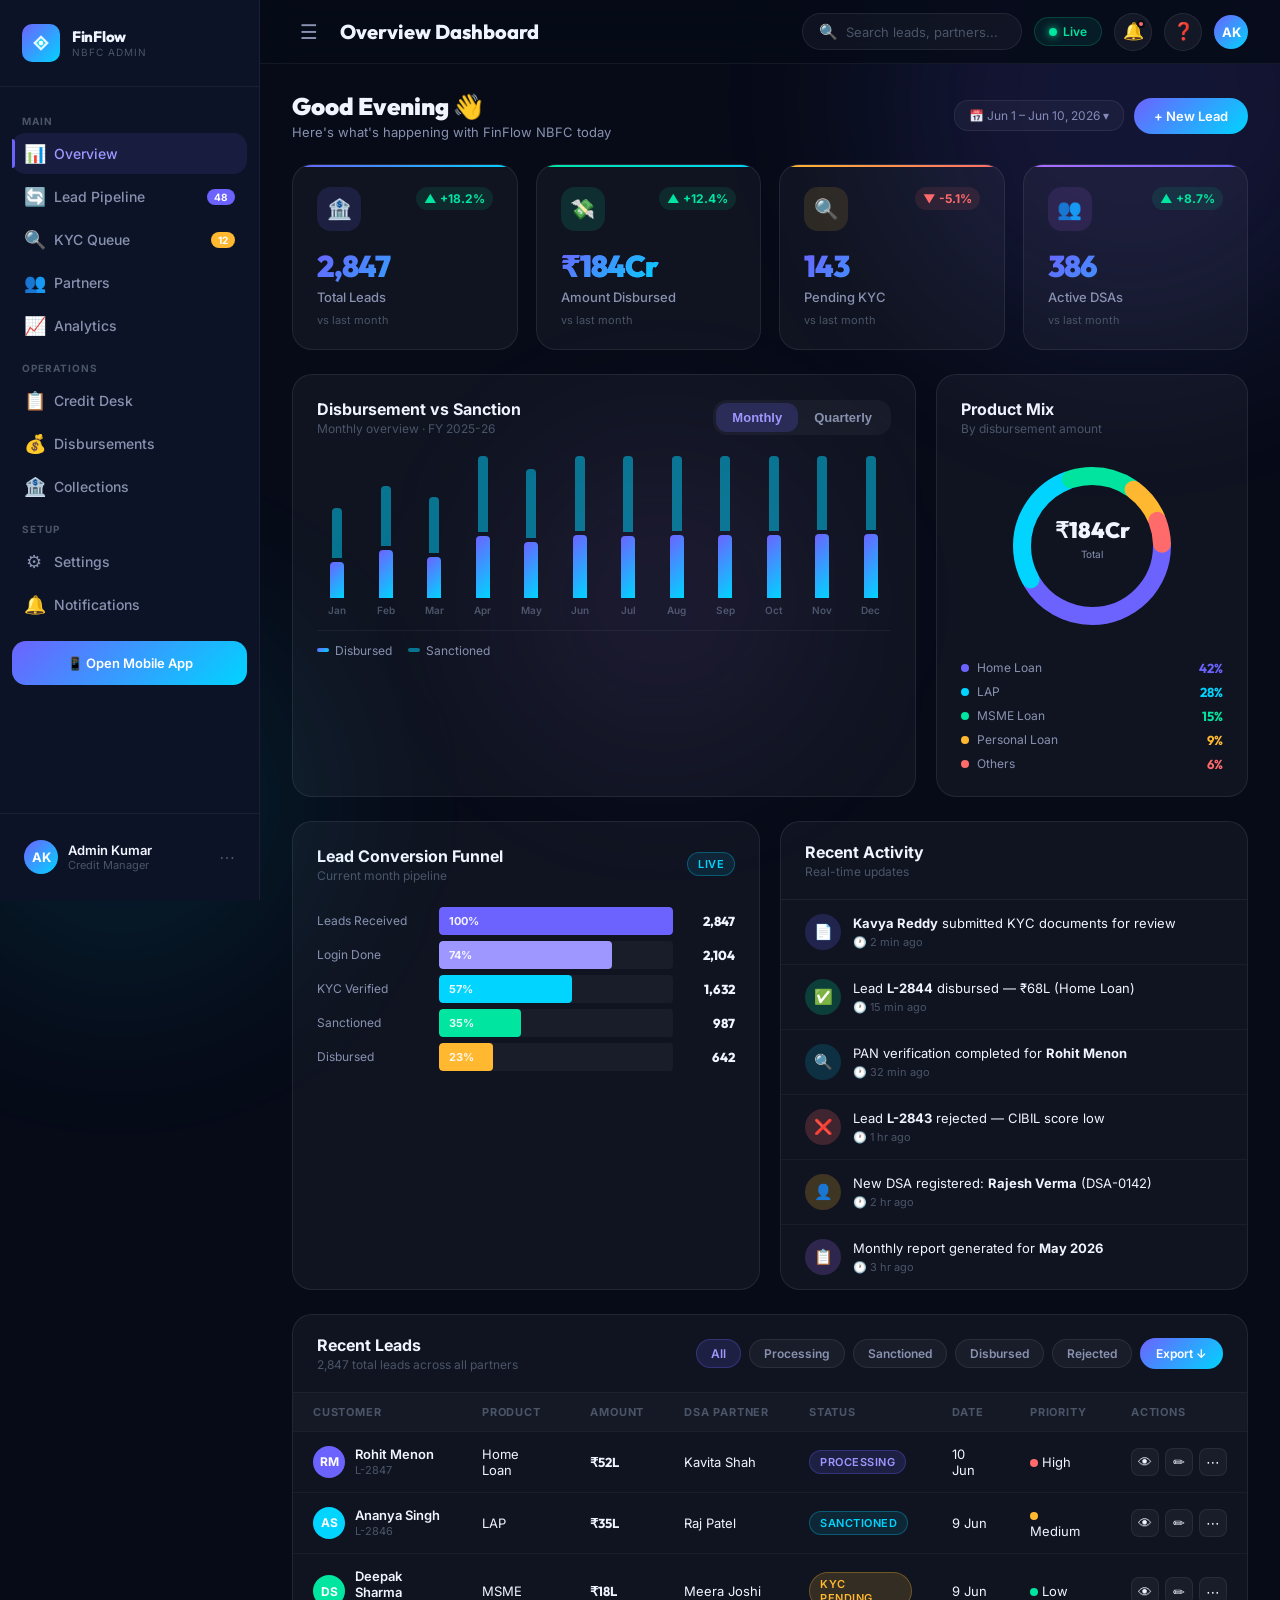
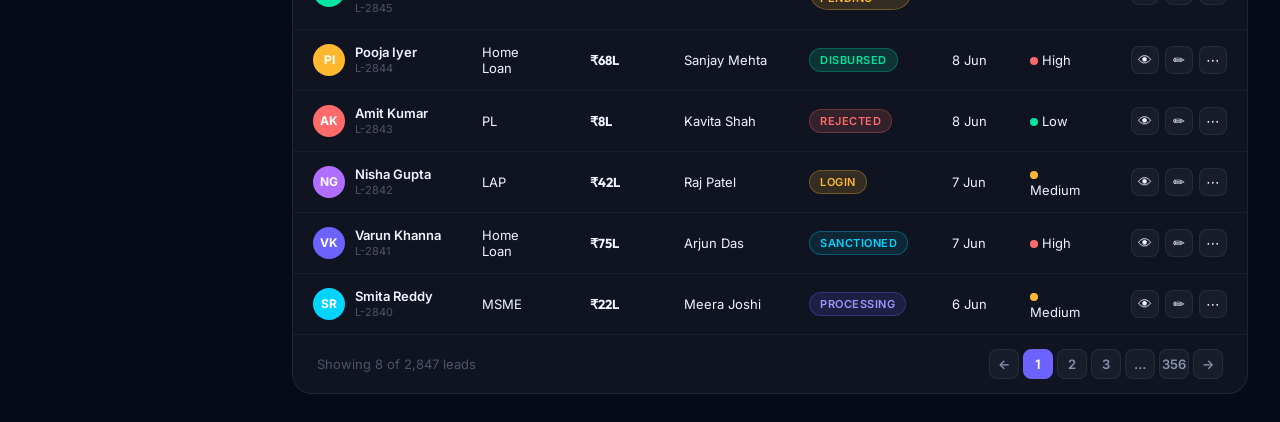
==== dashboard.html @ 647327d8 "Initial commit" ====
<!DOCTYPE html>
<html lang="en">
<head>
  <meta charset="UTF-8">
  <meta name="viewport" content="width=device-width, initial-scale=1.0">
  <meta name="description" content="FinFlow NBFC — Lead Tracking & Partner Management Dashboard for DSA operations">
  <title>FinFlow NBFC — Lead Dashboard</title>
  <link rel="stylesheet" href="css/style.css">
  <link rel="stylesheet" href="css/dashboard.css">
</head>
<body class="dashboard-view">

<!-- Background -->
<div class="bg-orb bg-orb-1"></div>
<div class="bg-orb bg-orb-2"></div>
<div class="bg-orb bg-orb-3"></div>

<!-- ═══════════════════════════════════════════════
     SIDEBAR
     ═══════════════════════════════════════════════ -->
<aside class="sidebar">
  <div class="sidebar-logo">
    <div class="sidebar-logo-icon">
      <svg viewBox="0 0 28 28" width="22" height="22" fill="none">
        <path d="M4 14L14 4L24 14L14 24L4 14Z" fill="white" opacity="0.9"/>
        <path d="M8 14L14 8L20 14L14 20L8 14Z" fill="rgba(0,212,255,0.9)"/>
        <circle cx="14" cy="14" r="3" fill="white"/>
      </svg>
    </div>
    <div class="sidebar-logo-text">
      <div class="sidebar-logo-name">FinFlow</div>
      <div class="sidebar-logo-sub">NBFC Admin</div>
    </div>
  </div>

  <nav class="sidebar-nav">
    <div class="sidebar-section-label">Main</div>
    <div class="sidebar-item active" data-page="page-overview" id="nav-overview">
      <span class="sidebar-item-icon">📊</span>
      Overview
    </div>
    <div class="sidebar-item" data-page="page-pipeline" id="nav-pipeline">
      <span class="sidebar-item-icon">🔄</span>
      Lead Pipeline
      <span class="sidebar-badge">48</span>
    </div>
    <div class="sidebar-item" data-page="page-kyc" id="nav-kyc">
      <span class="sidebar-item-icon">🔍</span>
      KYC Queue
      <span class="sidebar-badge" style="background:var(--clr-amber)">12</span>
    </div>
    <div class="sidebar-item" data-page="page-partners" id="nav-partners">
      <span class="sidebar-item-icon">👥</span>
      Partners
    </div>
    <div class="sidebar-item" data-page="page-analytics" id="nav-analytics">
      <span class="sidebar-item-icon">📈</span>
      Analytics
    </div>

    <div class="sidebar-section-label">Operations</div>
    <div class="sidebar-item" onclick="alert('Coming soon!')">
      <span class="sidebar-item-icon">📋</span>
      Credit Desk
    </div>
    <div class="sidebar-item" onclick="alert('Coming soon!')">
      <span class="sidebar-item-icon">💰</span>
      Disbursements
    </div>
    <div class="sidebar-item" onclick="alert('Coming soon!')">
      <span class="sidebar-item-icon">🏦</span>
      Collections
    </div>

    <div class="sidebar-section-label">Setup</div>
    <div class="sidebar-item" onclick="alert('Coming soon!')">
      <span class="sidebar-item-icon">⚙️</span>
      Settings
    </div>
    <div class="sidebar-item" onclick="alert('Coming soon!')">
      <span class="sidebar-item-icon">🔔</span>
      Notifications
    </div>

    <div style="margin-top:16px">
      <a href="index.html" class="btn-primary" style="width:100%;text-decoration:none;font-size:13px;justify-content:center;border-radius:var(--radius-md)">
        📱 Open Mobile App
      </a>
    </div>
  </nav>

  <div class="sidebar-footer">
    <div class="sidebar-user">
      <div class="sidebar-user-avatar">AK</div>
      <div>
        <div class="sidebar-user-name">Admin Kumar</div>
        <div class="sidebar-user-role">Credit Manager</div>
      </div>
      <div style="margin-left:auto;font-size:16px;cursor:pointer;color:var(--text-muted)">⋯</div>
    </div>
  </div>
</aside>

<!-- ═══════════════════════════════════════════════
     MAIN CONTENT
     ═══════════════════════════════════════════════ -->
<main class="main-content">

  <!-- Top Header -->
  <header class="top-header">
    <div style="display:flex;align-items:center;gap:14px">
      <button id="sidebar-toggle" class="btn-ghost" style="font-size:20px;padding:8px">☰</button>
      <div class="top-header-title">Overview Dashboard</div>
    </div>
    <div class="top-header-right">
      <div class="header-search">
        <span style="color:var(--text-muted);font-size:15px">🔍</span>
        <input type="text" placeholder="Search leads, partners...">
      </div>
      <div style="display:flex;align-items:center;gap:6px;background:rgba(0,229,160,0.08);border:1px solid rgba(0,229,160,0.2);border-radius:var(--radius-full);padding:6px 14px">
        <span class="status-dot online"></span>
        <span style="font-size:12px;font-weight:600;color:var(--clr-emerald)">Live</span>
      </div>
      <button id="notif-btn" class="header-icon-btn tooltip" data-tip="Notifications">
        🔔
        <div class="notif-dot"></div>
      </button>
      <button class="header-icon-btn tooltip" data-tip="Help">❓</button>
      <div style="width:34px;height:34px;background:var(--grad-primary);border-radius:50%;display:flex;align-items:center;justify-content:center;font-size:13px;font-weight:700;color:white;cursor:pointer">AK</div>
    </div>
  </header>

  <!-- Notification Panel -->
  <div class="notification-panel" id="notif-panel">
    <div class="notif-header">
      <div style="font-size:14px;font-weight:700">Notifications</div>
      <div class="badge badge-primary">6 new</div>
    </div>
    <div class="notif-item unread">
      <div class="notif-item-title">🔍 New KYC submission</div>
      <div class="notif-item-text">Kavya Reddy has submitted all KYC documents</div>
      <div class="notif-item-time">2 minutes ago</div>
    </div>
    <div class="notif-item unread">
      <div class="notif-item-title">✅ Lead Disbursed</div>
      <div class="notif-item-text">L-2844 · ₹68L Home Loan disbursed successfully</div>
      <div class="notif-item-time">15 minutes ago</div>
    </div>
    <div class="notif-item unread">
      <div class="notif-item-title">⚠️ CIBIL Alert</div>
      <div class="notif-item-text">Lead L-2843 CIBIL score below threshold (612)</div>
      <div class="notif-item-time">1 hour ago</div>
    </div>
    <div class="notif-item">
      <div class="notif-item-title">👤 New DSA Registration</div>
      <div class="notif-item-text">Rajesh Kumar Sharma · DSA-08421 pending review</div>
      <div class="notif-item-time">2 hours ago</div>
    </div>
    <div style="padding:14px 20px;text-align:center">
      <span style="font-size:13px;color:var(--clr-primary-l);cursor:pointer;font-weight:600">View All Notifications →</span>
    </div>
  </div>

  <!-- ══ PAGE: OVERVIEW ══════════════════════════ -->
  <div id="page-overview" class="page-content">

    <!-- Page Title Bar -->
    <div style="display:flex;align-items:center;justify-content:space-between;margin-bottom:24px">
      <div>
        <h1 style="font-size:24px;font-weight:900;font-family:var(--font-display)">Good Evening 👋</h1>
        <p style="font-size:13px;color:var(--text-secondary);margin-top:3px">Here's what's happening with FinFlow NBFC today</p>
      </div>
      <div style="display:flex;gap:10px;align-items:center">
        <div class="date-range">📅 Jun 1 – Jun 10, 2026 ▾</div>
        <button class="btn-primary" style="font-size:13px;padding:10px 20px">+ New Lead</button>
      </div>
    </div>

    <!-- KPI Cards -->
    <div class="kpi-grid" id="kpi-grid">
      <!-- rendered by JS -->
    </div>

    <!-- Charts Row -->
    <div class="charts-grid">
      <!-- Monthly Disbursement Bar Chart -->
      <div class="chart-card">
        <div class="chart-header">
          <div>
            <div class="chart-title">Disbursement vs Sanction</div>
            <div class="chart-sub">Monthly overview · FY 2025-26</div>
          </div>
          <div class="tab-row">
            <button class="tab-btn active" data-page="monthly">Monthly</button>
            <button class="tab-btn" data-page="quarterly">Quarterly</button>
          </div>
        </div>
        <div class="bar-chart" id="bar-chart"></div>
        <div style="display:flex;gap:16px;margin-top:14px;padding-top:12px;border-top:1px solid rgba(255,255,255,0.05)">
          <div style="display:flex;align-items:center;gap:6px;font-size:12px;color:var(--text-secondary)">
            <div style="width:12px;height:4px;background:var(--grad-primary);border-radius:2px"></div>Disbursed
          </div>
          <div style="display:flex;align-items:center;gap:6px;font-size:12px;color:var(--text-secondary)">
            <div style="width:12px;height:4px;background:rgba(0,212,255,0.5);border-radius:2px"></div>Sanctioned
          </div>
        </div>
      </div>

      <!-- Donut / Product Mix -->
      <div class="chart-card">
        <div class="chart-header">
          <div>
            <div class="chart-title">Product Mix</div>
            <div class="chart-sub">By disbursement amount</div>
          </div>
        </div>
        <div class="donut-chart-wrap">
          <div id="donut-svg"></div>
          <div class="donut-legend" id="donut-legend"></div>
        </div>
      </div>
    </div>

    <!-- Funnel + Activity Row -->
    <div style="display:grid;grid-template-columns:1fr 1fr;gap:20px;margin-bottom:24px">
      <!-- Lead Funnel -->
      <div class="chart-card">
        <div class="chart-header">
          <div>
            <div class="chart-title">Lead Conversion Funnel</div>
            <div class="chart-sub">Current month pipeline</div>
          </div>
          <span class="badge badge-cyan">Live</span>
        </div>
        <div class="funnel-chart" id="funnel-chart"></div>
      </div>

      <!-- Activity Feed -->
      <div class="chart-card" style="padding:0;overflow:hidden">
        <div style="padding:20px 24px;border-bottom:1px solid rgba(255,255,255,0.06)">
          <div class="chart-title">Recent Activity</div>
          <div class="chart-sub">Real-time updates</div>
        </div>
        <div class="activity-feed" id="activity-feed"></div>
      </div>
    </div>

    <!-- Lead Table -->
    <div class="data-table-wrap">
      <div class="data-table-header">
        <div>
          <div style="font-size:16px;font-weight:700">Recent Leads</div>
          <div style="font-size:12px;color:var(--text-muted);margin-top:2px">2,847 total leads across all partners</div>
        </div>
        <div class="table-filters">
          <div class="filter-pill active" data-filter="all">All</div>
          <div class="filter-pill" data-filter="processing">Processing</div>
          <div class="filter-pill" data-filter="sanctioned">Sanctioned</div>
          <div class="filter-pill" data-filter="disbursed">Disbursed</div>
          <div class="filter-pill" data-filter="rejected">Rejected</div>
          <button class="btn-primary" style="font-size:12px;padding:8px 16px">Export ↓</button>
        </div>
      </div>
      <div style="overflow-x:auto">
        <table>
          <thead>
            <tr>
              <th>Customer</th>
              <th>Product</th>
              <th>Amount</th>
              <th>DSA Partner</th>
              <th>Status</th>
              <th>Date</th>
              <th>Priority</th>
              <th>Actions</th>
            </tr>
          </thead>
          <tbody id="lead-tbody"></tbody>
        </table>
      </div>
      <div class="table-footer">
        <div style="font-size:13px;color:var(--text-muted)">Showing 8 of 2,847 leads</div>
        <div class="pagination">
          <div class="page-btn">←</div>
          <div class="page-btn active">1</div>
          <div class="page-btn">2</div>
          <div class="page-btn">3</div>
          <div class="page-btn">…</div>
          <div class="page-btn">356</div>
          <div class="page-btn">→</div>
        </div>
      </div>
    </div>
  </div>

  <!-- ══ PAGE: PIPELINE ══════════════════════════ -->
  <div id="page-pipeline" class="page-content">
    <div style="display:flex;align-items:center;justify-content:space-between;margin-bottom:24px">
      <div>
        <h1 style="font-size:24px;font-weight:900;font-family:var(--font-display)">Lead Pipeline</h1>
        <p style="font-size:13px;color:var(--text-secondary);margin-top:3px">48 active leads across 5 stages</p>
      </div>
      <div style="display:flex;gap:10px">
        <div class="date-range">📅 This Month ▾</div>
        <button class="btn-primary" style="font-size:13px;padding:10px 20px">+ Add Lead</button>
      </div>
    </div>

    <!-- Summary Row -->
    <div style="display:flex;gap:12px;margin-bottom:20px;overflow-x:auto;padding-bottom:4px">
      <div style="display:flex;align-items:center;gap:8px;padding:10px 16px;background:rgba(108,99,255,0.1);border:1px solid rgba(108,99,255,0.2);border-radius:var(--radius-full);white-space:nowrap">
        <span class="status-dot" style="background:#6C63FF;box-shadow:0 0 6px #6C63FF"></span>
        <span style="font-size:12px;font-weight:600;color:var(--clr-primary-l)">Lead In: 3</span>
      </div>
      <div style="display:flex;align-items:center;gap:8px;padding:10px 16px;background:rgba(0,212,255,0.08);border:1px solid rgba(0,212,255,0.2);border-radius:var(--radius-full);white-space:nowrap">
        <span class="status-dot" style="background:#00D4FF;box-shadow:0 0 6px #00D4FF"></span>
        <span style="font-size:12px;font-weight:600;color:var(--clr-cyan)">Login Done: 2</span>
      </div>
      <div style="display:flex;align-items:center;gap:8px;padding:10px 16px;background:rgba(255,184,48,0.08);border:1px solid rgba(255,184,48,0.2);border-radius:var(--radius-full);white-space:nowrap">
        <span class="status-dot" style="background:#FFB830;box-shadow:0 0 6px #FFB830"></span>
        <span style="font-size:12px;font-weight:600;color:var(--clr-amber)">KYC: 3</span>
      </div>
      <div style="display:flex;align-items:center;gap:8px;padding:10px 16px;background:rgba(176,110,255,0.08);border:1px solid rgba(176,110,255,0.2);border-radius:var(--radius-full);white-space:nowrap">
        <span class="status-dot" style="background:#B06EFF;box-shadow:0 0 6px #B06EFF"></span>
        <span style="font-size:12px;font-weight:600;color:var(--clr-purple)">Sanctioned: 2</span>
      </div>
      <div style="display:flex;align-items:center;gap:8px;padding:10px 16px;background:rgba(0,229,160,0.08);border:1px solid rgba(0,229,160,0.2);border-radius:var(--radius-full);white-space:nowrap">
        <span class="status-dot" style="background:#00E5A0;box-shadow:0 0 6px #00E5A0"></span>
        <span style="font-size:12px;font-weight:600;color:var(--clr-emerald)">Disbursed: 2</span>
      </div>
    </div>

    <!-- Kanban Board -->
    <div style="overflow-x:auto;padding-bottom:12px">
      <div class="kanban-board" id="kanban-board"></div>
    </div>
  </div>

  <!-- ══ PAGE: KYC QUEUE ═════════════════════════ -->
  <div id="page-kyc" class="page-content">
    <div style="display:flex;align-items:center;justify-content:space-between;margin-bottom:24px">
      <div>
        <h1 style="font-size:24px;font-weight:900;font-family:var(--font-display)">KYC Queue</h1>
        <p style="font-size:13px;color:var(--text-secondary);margin-top:3px">6 pending · 2 approved · 1 rejected</p>
      </div>
      <div style="display:flex;gap:10px">
        <div class="date-range">📅 Today ▾</div>
        <button class="btn-primary" style="font-size:13px;padding:10px 20px" onclick="window.open('index.html','_blank')">📱 Open Onboarding App</button>
      </div>
    </div>

    <!-- KYC Stats Row -->
    <div style="display:grid;grid-template-columns:repeat(4,1fr);gap:14px;margin-bottom:20px">
      <div class="glass-card" style="padding:18px;text-align:center">
        <div style="font-size:28px;font-weight:900;font-family:var(--font-display);color:var(--clr-amber)">12</div>
        <div style="font-size:12px;color:var(--text-muted);margin-top:4px">Pending Review</div>
      </div>
      <div class="glass-card" style="padding:18px;text-align:center">
        <div style="font-size:28px;font-weight:900;font-family:var(--font-display);color:var(--clr-cyan)">3</div>
        <div style="font-size:12px;color:var(--text-muted);margin-top:4px">In Review</div>
      </div>
      <div class="glass-card" style="padding:18px;text-align:center">
        <div style="font-size:28px;font-weight:900;font-family:var(--font-display);color:var(--clr-emerald)">24</div>
        <div style="font-size:12px;color:var(--text-muted);margin-top:4px">Approved Today</div>
      </div>
      <div class="glass-card" style="padding:18px;text-align:center">
        <div style="font-size:28px;font-weight:900;font-family:var(--font-display);color:var(--clr-coral)">2</div>
        <div style="font-size:12px;color:var(--text-muted);margin-top:4px">Rejected</div>
      </div>
    </div>

    <!-- KYC Table -->
    <div class="data-table-wrap">
      <div class="data-table-header">
        <div style="font-size:16px;font-weight:700">KYC Submissions</div>
        <div class="table-filters">
          <div class="filter-pill active">All</div>
          <div class="filter-pill">Pending</div>
          <div class="filter-pill">In Review</div>
          <div class="filter-pill">Approved</div>
          <div class="filter-pill">Rejected</div>
        </div>
      </div>
      <div style="overflow-x:auto">
        <table>
          <thead>
            <tr>
              <th>Partner</th>
              <th>Submitted</th>
              <th>Documents (PAN / Aadhaar / Selfie / Bank)</th>
              <th>Status</th>
              <th>Actions</th>
            </tr>
          </thead>
          <tbody id="kyc-tbody"></tbody>
        </table>
      </div>
    </div>

    <!-- Document Verification Criteria -->
    <div style="display:grid;grid-template-columns:repeat(4,1fr);gap:14px;margin-top:20px">
      <div class="glass-card" style="padding:16px">
        <div style="font-size:20px;margin-bottom:8px">📋</div>
        <div style="font-size:13px;font-weight:700;margin-bottom:4px">PAN Verification</div>
        <div style="font-size:11px;color:var(--text-muted);line-height:1.5">NSDL real-time check · Name match · Active PAN status</div>
      </div>
      <div class="glass-card" style="padding:16px">
        <div style="font-size:20px;margin-bottom:8px">🪪</div>
        <div style="font-size:13px;font-weight:700;margin-bottom:4px">Aadhaar OTP</div>
        <div style="font-size:11px;color:var(--text-muted);line-height:1.5">UIDAI OTP · Address verification · Photo match</div>
      </div>
      <div class="glass-card" style="padding:16px">
        <div style="font-size:20px;margin-bottom:8px">🤖</div>
        <div style="font-size:13px;font-weight:700;margin-bottom:4px">AI Face Match</div>
        <div style="font-size:11px;color:var(--text-muted);line-height:1.5">Live selfie vs Aadhaar · Liveness detection · 95%+ threshold</div>
      </div>
      <div class="glass-card" style="padding:16px">
        <div style="font-size:20px;margin-bottom:8px">🏦</div>
        <div style="font-size:13px;font-weight:700;margin-bottom:4px">Bank Penny Drop</div>
        <div style="font-size:11px;color:var(--text-muted);line-height:1.5">₹1 test transfer · IFSC validation · Name match</div>
      </div>
    </div>
  </div>

  <!-- ══ PAGE: PARTNERS ══════════════════════════ -->
  <div id="page-partners" class="page-content">
    <div style="display:flex;align-items:center;justify-content:space-between;margin-bottom:24px">
      <div>
        <h1 style="font-size:24px;font-weight:900;font-family:var(--font-display)">Partner Management</h1>
        <p style="font-size:13px;color:var(--text-secondary);margin-top:3px">386 active DSAs & partners</p>
      </div>
      <div style="display:flex;gap:10px">
        <button class="btn-outline" style="font-size:13px;padding:10px 20px">Export CSV</button>
        <button class="btn-primary" style="font-size:13px;padding:10px 20px" onclick="window.open('index.html','_blank')">+ Onboard Partner</button>
      </div>
    </div>

    <!-- Partner Type Cards -->
    <div style="display:grid;grid-template-columns:repeat(3,1fr);gap:16px;margin-bottom:24px">
      <div class="glass-card" style="padding:20px;background:linear-gradient(135deg,rgba(108,99,255,0.12),rgba(108,99,255,0.04))">
        <div style="display:flex;align-items:center;justify-content:space-between;margin-bottom:14px">
          <div style="font-size:13px;font-weight:700">DSA Partners</div>
          <span class="badge badge-primary">Primary</span>
        </div>
        <div style="font-size:36px;font-weight:900;font-family:var(--font-display);margin-bottom:4px">248</div>
        <div style="font-size:12px;color:var(--text-muted)">Avg. disbursement: ₹74L/month</div>
        <div style="margin-top:12px">
          <div class="prog-bar-wrap">
            <div class="prog-bar" style="width:68%;background:var(--grad-primary)"></div>
          </div>
          <div style="font-size:11px;color:var(--text-muted);margin-top:4px">68% of total volume</div>
        </div>
      </div>
      <div class="glass-card" style="padding:20px;background:linear-gradient(135deg,rgba(0,212,255,0.1),rgba(0,212,255,0.03))">
        <div style="display:flex;align-items:center;justify-content:space-between;margin-bottom:14px">
          <div style="font-size:13px;font-weight:700">Connectors</div>
          <span class="badge badge-cyan">Referral</span>
        </div>
        <div style="font-size:36px;font-weight:900;font-family:var(--font-display);margin-bottom:4px">104</div>
        <div style="font-size:12px;color:var(--text-muted)">Avg. referral: 4.2 leads/month</div>
        <div style="margin-top:12px">
          <div class="prog-bar-wrap">
            <div class="prog-bar" style="width:22%;background:linear-gradient(90deg,var(--clr-cyan),var(--clr-emerald))"></div>
          </div>
          <div style="font-size:11px;color:var(--text-muted);margin-top:4px">22% of total volume</div>
        </div>
      </div>
      <div class="glass-card" style="padding:20px;background:linear-gradient(135deg,rgba(0,229,160,0.1),rgba(0,229,160,0.03))">
        <div style="display:flex;align-items:center;justify-content:space-between;margin-bottom:14px">
          <div style="font-size:13px;font-weight:700">Co-Lenders</div>
          <span class="badge badge-success">Strategic</span>
        </div>
        <div style="font-size:36px;font-weight:900;font-family:var(--font-display);margin-bottom:4px">34</div>
        <div style="font-size:12px;color:var(--text-muted)">₹48Cr co-lending portfolio</div>
        <div style="margin-top:12px">
          <div class="prog-bar-wrap">
            <div class="prog-bar" style="width:10%;background:var(--grad-success)"></div>
          </div>
          <div style="font-size:11px;color:var(--text-muted);margin-top:4px">10% of total volume</div>
        </div>
      </div>
    </div>

    <!-- Partners Table -->
    <div class="data-table-wrap">
      <div class="data-table-header">
        <div style="font-size:16px;font-weight:700">All Partners</div>
        <div class="table-filters">
          <div class="filter-pill active">All</div>
          <div class="filter-pill">DSA</div>
          <div class="filter-pill">Connector</div>
          <div class="filter-pill">Co-lender</div>
          <input type="text" class="form-input" placeholder="Search partner..." style="width:180px;padding:7px 14px;font-size:13px">
        </div>
      </div>
      <div style="overflow-x:auto">
        <table>
          <thead>
            <tr>
              <th>Partner</th>
              <th>Type</th>
              <th>Leads</th>
              <th>Disbursed</th>
              <th>Rating</th>
              <th>Status</th>
              <th>Actions</th>
            </tr>
          </thead>
          <tbody id="partner-tbody"></tbody>
        </table>
      </div>
    </div>
  </div>

  <!-- ══ PAGE: ANALYTICS ════════════════════════ -->
  <div id="page-analytics" class="page-content">
    <div style="display:flex;align-items:center;justify-content:space-between;margin-bottom:24px">
      <div>
        <h1 style="font-size:24px;font-weight:900;font-family:var(--font-display)">Analytics</h1>
        <p style="font-size:13px;color:var(--text-secondary);margin-top:3px">In-depth performance metrics & trends</p>
      </div>
      <div style="display:flex;gap:10px">
        <div class="tab-row">
          <button class="tab-btn active">Daily</button>
          <button class="tab-btn">Weekly</button>
          <button class="tab-btn">Monthly</button>
          <button class="tab-btn">YTD</button>
        </div>
        <div class="date-range">📅 FY 2025-26 ▾</div>
      </div>
    </div>

    <!-- Analytics KPIs -->
    <div style="display:grid;grid-template-columns:repeat(4,1fr);gap:16px;margin-bottom:24px">
      <div class="glass-card" style="padding:18px">
        <div style="font-size:11px;color:var(--text-muted);font-weight:700;text-transform:uppercase;letter-spacing:0.8px;margin-bottom:8px">Avg. TAT (Days)</div>
        <div style="font-size:28px;font-weight:900;font-family:var(--font-display);color:var(--clr-cyan)">4.2</div>
        <div style="font-size:11px;color:var(--clr-emerald);margin-top:4px">▼ 1.3 days vs last month</div>
      </div>
      <div class="glass-card" style="padding:18px">
        <div style="font-size:11px;color:var(--text-muted);font-weight:700;text-transform:uppercase;letter-spacing:0.8px;margin-bottom:8px">Conversion Rate</div>
        <div style="font-size:28px;font-weight:900;font-family:var(--font-display);color:var(--clr-emerald)">22.6%</div>
        <div style="font-size:11px;color:var(--clr-emerald);margin-top:4px">▲ 3.2% vs last month</div>
      </div>
      <div class="glass-card" style="padding:18px">
        <div style="font-size:11px;color:var(--text-muted);font-weight:700;text-transform:uppercase;letter-spacing:0.8px;margin-bottom:8px">Avg. Ticket Size</div>
        <div style="font-size:28px;font-weight:900;font-family:var(--font-display);color:var(--clr-primary-l)">₹28.7L</div>
        <div style="font-size:11px;color:var(--clr-amber);margin-top:4px">▼ ₹2.1L vs last month</div>
      </div>
      <div class="glass-card" style="padding:18px">
        <div style="font-size:11px;color:var(--text-muted);font-weight:700;text-transform:uppercase;letter-spacing:0.8px;margin-bottom:8px">NPA Rate</div>
        <div style="font-size:28px;font-weight:900;font-family:var(--font-display);color:var(--clr-coral)">1.82%</div>
        <div style="font-size:11px;color:var(--clr-emerald);margin-top:4px">▼ 0.12% vs last month</div>
      </div>
    </div>

    <!-- Line Chart -->
    <div style="display:grid;grid-template-columns:2fr 1fr;gap:20px;margin-bottom:24px">
      <div class="chart-card">
        <div class="chart-header">
          <div>
            <div class="chart-title">Disbursement Trend</div>
            <div class="chart-sub">Monthly disbursement · FY 2025-26</div>
          </div>
          <div class="tab-row">
            <button class="tab-btn active">Amount</button>
            <button class="tab-btn">Count</button>
          </div>
        </div>
        <div id="line-chart-container"></div>
      </div>

      <!-- Top DSAs -->
      <div class="chart-card">
        <div class="chart-header">
          <div class="chart-title">Top DSA Partners</div>
        </div>
        <div id="top-dsa-list" style="display:flex;flex-direction:column;gap:12px"></div>
      </div>
    </div>

    <!-- Product-wise & State-wise -->
    <div style="display:grid;grid-template-columns:1fr 1fr;gap:20px">
      <!-- Product Performance -->
      <div class="chart-card">
        <div class="chart-header">
          <div class="chart-title">Product Performance</div>
        </div>
        <table style="width:100%">
          <thead>
            <tr>
              <th>Product</th>
              <th>Leads</th>
              <th>Disb. Amt</th>
              <th>Conv %</th>
              <th>NPA</th>
            </tr>
          </thead>
          <tbody id="product-tbody"></tbody>
        </table>
      </div>

      <!-- State-wise -->
      <div class="chart-card">
        <div class="chart-header">
          <div class="chart-title">State-wise Distribution</div>
        </div>
        <div id="state-list" style="display:flex;flex-direction:column;gap:10px"></div>
      </div>
    </div>
  </div>

</main>

<script src="js/dashboard.js"></script>
</body>
</html>
---- css/style.css ----
/* ============================================================
   NBFC DSA APP — Global Design System
   ============================================================ */

@import url('https://fonts.googleapis.com/css2?family=Inter:wght@300;400;500;600;700;800;900&family=Outfit:wght@300;400;500;600;700;800;900&display=swap');

/* ── CSS Custom Properties ── */
:root {
  --bg-primary:    #070B18;
  --bg-secondary:  #0D1326;
  --bg-card:       rgba(255,255,255,0.04);
  --bg-card-hover: rgba(255,255,255,0.07);

  --clr-primary:   #6C63FF;
  --clr-primary-l: #9D97FF;
  --clr-cyan:      #00D4FF;
  --clr-emerald:   #00E5A0;
  --clr-amber:     #FFB830;
  --clr-coral:     #FF6B6B;
  --clr-purple:    #B06EFF;

  --grad-primary:  linear-gradient(135deg, #6C63FF 0%, #00D4FF 100%);
  --grad-card:     linear-gradient(135deg, rgba(108,99,255,0.12) 0%, rgba(0,212,255,0.06) 100%);
  --grad-success:  linear-gradient(135deg, #00E5A0 0%, #00D4FF 100%);
  --grad-hero:     linear-gradient(180deg, #0A0F2E 0%, #070B18 60%, #0A0F1E 100%);

  --border-glass:  1px solid rgba(255,255,255,0.08);
  --border-glow:   1px solid rgba(108,99,255,0.35);

  --shadow-card:   0 8px 32px rgba(0,0,0,0.4);
  --shadow-glow:   0 0 30px rgba(108,99,255,0.25);
  --shadow-cyan:   0 0 30px rgba(0,212,255,0.2);

  --text-primary:  #F0F4FF;
  --text-secondary:#8892B0;
  --text-muted:    #4A5568;

  --radius-sm:  8px;
  --radius-md:  14px;
  --radius-lg:  20px;
  --radius-xl:  28px;
  --radius-full:9999px;

  --transition: all 0.3s cubic-bezier(0.4, 0, 0.2, 1);
  --transition-fast: all 0.15s ease;

  --font-ui:      'Inter', system-ui, sans-serif;
  --font-display: 'Outfit', system-ui, sans-serif;

  --zindex-modal: 1000;
  --zindex-overlay: 900;
  --zindex-nav: 800;
}

/* ── Reset ── */
*, *::before, *::after {
  box-sizing: border-box;
  margin: 0;
  padding: 0;
}

html {
  scroll-behavior: smooth;
  -webkit-text-size-adjust: 100%;
}

body {
  font-family: var(--font-ui);
  background: var(--bg-primary);
  color: var(--text-primary);
  min-height: 100vh;
  overflow-x: hidden;
  -webkit-font-smoothing: antialiased;
}

/* ── Typography ── */
h1, h2, h3, h4, h5, h6 {
  font-family: var(--font-display);
  font-weight: 700;
  line-height: 1.2;
}

/* ── Glassmorphism Card ── */
.glass-card {
  background: var(--bg-card);
  border: var(--border-glass);
  border-radius: var(--radius-lg);
  backdrop-filter: blur(20px);
  -webkit-backdrop-filter: blur(20px);
  box-shadow: var(--shadow-card);
  transition: var(--transition);
}

.glass-card:hover {
  background: var(--bg-card-hover);
  border-color: rgba(108,99,255,0.2);
  transform: translateY(-2px);
  box-shadow: var(--shadow-glow);
}

/* ── Gradient Button ── */
.btn-primary {
  display: inline-flex;
  align-items: center;
  justify-content: center;
  gap: 8px;
  padding: 14px 28px;
  background: var(--grad-primary);
  color: #fff;
  font-family: var(--font-ui);
  font-size: 15px;
  font-weight: 600;
  border: none;
  border-radius: var(--radius-full);
  cursor: pointer;
  text-decoration: none;
  transition: var(--transition);
  position: relative;
  overflow: hidden;
  white-space: nowrap;
}

.btn-primary::before {
  content: '';
  position: absolute;
  inset: 0;
  background: linear-gradient(135deg, rgba(255,255,255,0.15) 0%, transparent 60%);
  opacity: 0;
  transition: opacity 0.3s;
}

.btn-primary:hover::before { opacity: 1; }
.btn-primary:hover { transform: translateY(-1px); box-shadow: 0 8px 25px rgba(108,99,255,0.45); }
.btn-primary:active { transform: translateY(0); }

.btn-outline {
  display: inline-flex;
  align-items: center;
  justify-content: center;
  gap: 8px;
  padding: 13px 28px;
  background: transparent;
  color: var(--clr-primary-l);
  font-family: var(--font-ui);
  font-size: 15px;
  font-weight: 600;
  border: 1.5px solid rgba(108,99,255,0.5);
  border-radius: var(--radius-full);
  cursor: pointer;
  text-decoration: none;
  transition: var(--transition);
}

.btn-outline:hover {
  background: rgba(108,99,255,0.1);
  border-color: var(--clr-primary);
  color: #fff;
}

.btn-ghost {
  display: inline-flex;
  align-items: center;
  gap: 8px;
  padding: 10px 16px;
  background: transparent;
  color: var(--text-secondary);
  font-family: var(--font-ui);
  font-size: 14px;
  font-weight: 500;
  border: none;
  border-radius: var(--radius-md);
  cursor: pointer;
  transition: var(--transition-fast);
}

.btn-ghost:hover { background: rgba(255,255,255,0.06); color: var(--text-primary); }

/* ── Badge ── */
.badge {
  display: inline-flex;
  align-items: center;
  gap: 4px;
  padding: 4px 10px;
  border-radius: var(--radius-full);
  font-size: 11px;
  font-weight: 600;
  text-transform: uppercase;
  letter-spacing: 0.5px;
}

.badge-success { background: rgba(0,229,160,0.15); color: var(--clr-emerald); border: 1px solid rgba(0,229,160,0.3); }
.badge-warning { background: rgba(255,184,48,0.15); color: var(--clr-amber); border: 1px solid rgba(255,184,48,0.3); }
.badge-danger  { background: rgba(255,107,107,0.15); color: var(--clr-coral); border: 1px solid rgba(255,107,107,0.3); }
.badge-primary { background: rgba(108,99,255,0.15); color: var(--clr-primary-l); border: 1px solid rgba(108,99,255,0.3); }
.badge-cyan    { background: rgba(0,212,255,0.1); color: var(--clr-cyan); border: 1px solid rgba(0,212,255,0.3); }

/* ── Form Controls ── */
.form-group {
  display: flex;
  flex-direction: column;
  gap: 6px;
}

.form-label {
  font-size: 12px;
  font-weight: 600;
  color: var(--text-secondary);
  text-transform: uppercase;
  letter-spacing: 0.6px;
}

.form-input {
  width: 100%;
  padding: 13px 16px;
  background: rgba(255,255,255,0.04);
  border: 1px solid rgba(255,255,255,0.1);
  border-radius: var(--radius-md);
  color: var(--text-primary);
  font-family: var(--font-ui);
  font-size: 14px;
  outline: none;
  transition: var(--transition-fast);
}

.form-input::placeholder { color: var(--text-muted); }
.form-input:focus {
  border-color: var(--clr-primary);
  background: rgba(108,99,255,0.06);
  box-shadow: 0 0 0 3px rgba(108,99,255,0.12);
}

.form-select {
  appearance: none;
  -webkit-appearance: none;
  background-image: url("data:image/svg+xml,%3Csvg xmlns='http://www.w3.org/2000/svg' width='12' height='8' fill='none'%3E%3Cpath d='M1 1l5 5 5-5' stroke='%238892B0' stroke-width='1.5' stroke-linecap='round' stroke-linejoin='round'/%3E%3C/svg%3E");
  background-repeat: no-repeat;
  background-position: right 16px center;
  padding-right: 40px;
}

/* ── Animated Background Orbs ── */
.bg-orb {
  position: fixed;
  border-radius: 50%;
  filter: blur(80px);
  pointer-events: none;
  z-index: 0;
  animation: orb-float 8s ease-in-out infinite alternate;
}

.bg-orb-1 {
  width: 500px; height: 500px;
  background: rgba(108,99,255,0.12);
  top: -150px; right: -100px;
}

.bg-orb-2 {
  width: 400px; height: 400px;
  background: rgba(0,212,255,0.08);
  bottom: -100px; left: -80px;
  animation-delay: -4s;
}

.bg-orb-3 {
  width: 300px; height: 300px;
  background: rgba(176,110,255,0.08);
  top: 50%; left: 40%;
  animation-delay: -2s;
}

@keyframes orb-float {
  from { transform: translate(0, 0) scale(1); }
  to   { transform: translate(30px, -30px) scale(1.05); }
}

/* ── Progress Steps ── */
.step-dot {
  width: 8px; height: 8px;
  border-radius: 50%;
  background: rgba(255,255,255,0.2);
  transition: var(--transition);
}
.step-dot.active { background: var(--clr-primary); width: 24px; border-radius: 4px; }
.step-dot.done   { background: var(--clr-emerald); }

/* ── Shimmer Loader ── */
.shimmer {
  background: linear-gradient(90deg, rgba(255,255,255,0.04) 25%, rgba(255,255,255,0.08) 50%, rgba(255,255,255,0.04) 75%);
  background-size: 200% 100%;
  animation: shimmer 1.5s infinite;
  border-radius: var(--radius-sm);
}

@keyframes shimmer {
  0%   { background-position: 200% 0; }
  100% { background-position: -200% 0; }
}

/* ── Icon Circle ── */
.icon-circle {
  display: inline-flex;
  align-items: center;
  justify-content: center;
  border-radius: 50%;
  flex-shrink: 0;
}

/* ── Status Dot ── */
.status-dot {
  display: inline-block;
  width: 8px; height: 8px;
  border-radius: 50%;
  flex-shrink: 0;
}

.status-dot.online  { background: var(--clr-emerald); box-shadow: 0 0 8px var(--clr-emerald); }
.status-dot.pending { background: var(--clr-amber); box-shadow: 0 0 8px var(--clr-amber); animation: pulse-dot 2s infinite; }
.status-dot.error   { background: var(--clr-coral); box-shadow: 0 0 8px var(--clr-coral); }

@keyframes pulse-dot {
  0%, 100% { opacity: 1; transform: scale(1); }
  50%       { opacity: 0.6; transform: scale(0.8); }
}

/* ── Scrollbar ── */
::-webkit-scrollbar { width: 4px; height: 4px; }
::-webkit-scrollbar-track { background: transparent; }
::-webkit-scrollbar-thumb { background: rgba(255,255,255,0.1); border-radius: 4px; }
::-webkit-scrollbar-thumb:hover { background: rgba(108,99,255,0.4); }

/* ── Utility ── */
.flex-center { display: flex; align-items: center; justify-content: center; }
.flex-between { display: flex; align-items: center; justify-content: space-between; }
.text-gradient { background: var(--grad-primary); -webkit-background-clip: text; -webkit-text-fill-color: transparent; background-clip: text; }
.text-gradient-success { background: var(--grad-success); -webkit-background-clip: text; -webkit-text-fill-color: transparent; background-clip: text; }
.sr-only { position: absolute; width: 1px; height: 1px; padding: 0; margin: -1px; overflow: hidden; clip: rect(0,0,0,0); border: 0; }

/* ── Animations ── */
@keyframes fade-up {
  from { opacity: 0; transform: translateY(20px); }
  to   { opacity: 1; transform: translateY(0); }
}

@keyframes fade-in {
  from { opacity: 0; }
  to   { opacity: 1; }
}

@keyframes scale-in {
  from { opacity: 0; transform: scale(0.9); }
  to   { opacity: 1; transform: scale(1); }
}

@keyframes slide-right {
  from { opacity: 0; transform: translateX(-20px); }
  to   { opacity: 1; transform: translateX(0); }
}

@keyframes slide-left {
  from { opacity: 0; transform: translateX(20px); }
  to   { opacity: 1; transform: translateX(0); }
}

@keyframes spin {
  from { transform: rotate(0deg); }
  to   { transform: rotate(360deg); }
}

@keyframes bounce-in {
  0%   { transform: scale(0.3); opacity: 0; }
  50%  { transform: scale(1.05); }
  70%  { transform: scale(0.9); }
  100% { transform: scale(1); opacity: 1; }
}

@keyframes check-draw {
  from { stroke-dashoffset: 100; }
  to   { stroke-dashoffset: 0; }
}

@keyframes ring-pulse {
  0%, 100% { transform: scale(1); opacity: 0.5; }
  50%       { transform: scale(1.3); opacity: 0; }
}

.anim-fade-up   { animation: fade-up 0.5s ease forwards; }
.anim-fade-in   { animation: fade-in 0.4s ease forwards; }
.anim-scale-in  { animation: scale-in 0.35s ease forwards; }
.anim-slide-right { animation: slide-right 0.4s ease forwards; }
.anim-bounce-in { animation: bounce-in 0.6s cubic-bezier(0.36, 0.07, 0.19, 0.97) forwards; }

/* delay utilities */
.delay-100 { animation-delay: 0.1s; }
.delay-200 { animation-delay: 0.2s; }
.delay-300 { animation-delay: 0.3s; }
.delay-400 { animation-delay: 0.4s; }
.delay-500 { animation-delay: 0.5s; }
---- css/dashboard.css ----
/* ============================================================
   NBFC DSA APP — Dashboard Styles
   ============================================================ */

/* ── Layout ── */
body.dashboard-view {
  min-height: 100vh;
  background: var(--bg-primary);
  display: flex;
  overflow: hidden;
}

/* ── Sidebar ── */
.sidebar {
  width: 260px;
  min-height: 100vh;
  background: var(--bg-secondary);
  border-right: 1px solid rgba(255,255,255,0.06);
  display: flex;
  flex-direction: column;
  flex-shrink: 0;
  position: fixed;
  top: 0; left: 0; bottom: 0;
  z-index: var(--zindex-nav);
  transition: transform 0.3s ease;
}

.sidebar-logo {
  padding: 24px 22px;
  border-bottom: 1px solid rgba(255,255,255,0.06);
  display: flex;
  align-items: center;
  gap: 12px;
}

.sidebar-logo-icon {
  width: 38px; height: 38px;
  background: var(--grad-primary);
  border-radius: 10px;
  display: flex;
  align-items: center;
  justify-content: center;
  font-size: 18px;
  flex-shrink: 0;
}

.sidebar-logo-text {
  line-height: 1.2;
}

.sidebar-logo-name {
  font-size: 15px;
  font-weight: 800;
  font-family: var(--font-display);
  letter-spacing: -0.3px;
}

.sidebar-logo-sub {
  font-size: 10px;
  color: var(--text-muted);
  text-transform: uppercase;
  letter-spacing: 1px;
}

.sidebar-nav {
  flex: 1;
  padding: 12px 12px;
  overflow-y: auto;
}

.sidebar-section-label {
  font-size: 10px;
  font-weight: 700;
  color: var(--text-muted);
  text-transform: uppercase;
  letter-spacing: 1px;
  padding: 8px 10px 6px;
  margin-top: 8px;
}

.sidebar-item {
  display: flex;
  align-items: center;
  gap: 10px;
  padding: 10px 12px;
  border-radius: var(--radius-md);
  cursor: pointer;
  transition: var(--transition-fast);
  color: var(--text-secondary);
  font-size: 14px;
  font-weight: 500;
  position: relative;
  text-decoration: none;
  margin-bottom: 2px;
}

.sidebar-item:hover {
  background: rgba(255,255,255,0.05);
  color: var(--text-primary);
}

.sidebar-item.active {
  background: rgba(108,99,255,0.12);
  color: var(--clr-primary-l);
}

.sidebar-item.active::before {
  content: '';
  position: absolute;
  left: 0; top: 6px; bottom: 6px;
  width: 3px;
  background: var(--clr-primary);
  border-radius: 0 3px 3px 0;
}

.sidebar-item-icon {
  font-size: 18px;
  width: 20px;
  text-align: center;
  flex-shrink: 0;
}

.sidebar-badge {
  margin-left: auto;
  background: var(--clr-primary);
  color: white;
  font-size: 10px;
  font-weight: 700;
  padding: 2px 7px;
  border-radius: var(--radius-full);
}

.sidebar-footer {
  padding: 16px 12px;
  border-top: 1px solid rgba(255,255,255,0.06);
}

.sidebar-user {
  display: flex;
  align-items: center;
  gap: 10px;
  padding: 10px 12px;
  border-radius: var(--radius-md);
  cursor: pointer;
  transition: var(--transition-fast);
}

.sidebar-user:hover { background: rgba(255,255,255,0.05); }

.sidebar-user-avatar {
  width: 34px; height: 34px;
  border-radius: 50%;
  background: var(--grad-primary);
  display: flex;
  align-items: center;
  justify-content: center;
  font-size: 13px;
  font-weight: 700;
  color: white;
  flex-shrink: 0;
}

.sidebar-user-name {
  font-size: 13px;
  font-weight: 600;
}

.sidebar-user-role {
  font-size: 11px;
  color: var(--text-muted);
}

/* ── Main Content ── */
.main-content {
  flex: 1;
  margin-left: 260px;
  min-height: 100vh;
  display: flex;
  flex-direction: column;
  overflow-y: auto;
  overflow-x: hidden;
}

.top-header {
  position: sticky;
  top: 0;
  z-index: 50;
  background: rgba(7,11,24,0.85);
  backdrop-filter: blur(20px);
  border-bottom: 1px solid rgba(255,255,255,0.06);
  padding: 0 32px;
  height: 64px;
  display: flex;
  align-items: center;
  justify-content: space-between;
  gap: 20px;
}

.top-header-title {
  font-size: 20px;
  font-weight: 800;
  font-family: var(--font-display);
}

.top-header-right {
  display: flex;
  align-items: center;
  gap: 12px;
}

.header-search {
  display: flex;
  align-items: center;
  gap: 8px;
  background: rgba(255,255,255,0.04);
  border: 1px solid rgba(255,255,255,0.08);
  border-radius: var(--radius-full);
  padding: 8px 16px;
  transition: var(--transition-fast);
  width: 220px;
}

.header-search:focus-within {
  border-color: rgba(108,99,255,0.4);
  background: rgba(108,99,255,0.06);
  width: 280px;
}

.header-search input {
  background: none;
  border: none;
  outline: none;
  color: var(--text-primary);
  font-size: 13px;
  font-family: var(--font-ui);
  width: 100%;
}

.header-search input::placeholder { color: var(--text-muted); }

.header-icon-btn {
  width: 38px; height: 38px;
  border-radius: 50%;
  background: rgba(255,255,255,0.05);
  border: 1px solid rgba(255,255,255,0.08);
  display: flex;
  align-items: center;
  justify-content: center;
  font-size: 17px;
  cursor: pointer;
  transition: var(--transition-fast);
  position: relative;
}

.header-icon-btn:hover { background: rgba(108,99,255,0.1); border-color: rgba(108,99,255,0.3); }

.notif-dot {
  position: absolute;
  top: 6px; right: 6px;
  width: 8px; height: 8px;
  background: var(--clr-coral);
  border-radius: 50%;
  border: 2px solid var(--bg-primary);
}

/* ── Dashboard Page ── */
.page-content {
  padding: 28px 32px;
  flex: 1;
  display: none;
}

.page-content.active { display: block; }

/* KPI Cards */
.kpi-grid {
  display: grid;
  grid-template-columns: repeat(4, 1fr);
  gap: 18px;
  margin-bottom: 24px;
}

@media (max-width: 1200px) {
  .kpi-grid { grid-template-columns: repeat(2, 1fr); }
}

.kpi-card {
  background: var(--bg-card);
  border: var(--border-glass);
  border-radius: var(--radius-lg);
  padding: 22px 24px;
  position: relative;
  overflow: hidden;
  transition: var(--transition);
}

.kpi-card::before {
  content: '';
  position: absolute;
  top: 0; left: 0; right: 0;
  height: 2px;
}

.kpi-card:nth-child(1)::before { background: var(--grad-primary); }
.kpi-card:nth-child(2)::before { background: linear-gradient(90deg, var(--clr-emerald), var(--clr-cyan)); }
.kpi-card:nth-child(3)::before { background: linear-gradient(90deg, var(--clr-amber), var(--clr-coral)); }
.kpi-card:nth-child(4)::before { background: linear-gradient(90deg, var(--clr-purple), var(--clr-primary)); }

.kpi-card:hover {
  transform: translateY(-3px);
  box-shadow: var(--shadow-glow);
  border-color: rgba(108,99,255,0.2);
}

.kpi-top {
  display: flex;
  align-items: flex-start;
  justify-content: space-between;
  margin-bottom: 16px;
}

.kpi-icon {
  width: 44px; height: 44px;
  border-radius: var(--radius-md);
  display: flex;
  align-items: center;
  justify-content: center;
  font-size: 20px;
}

.kpi-trend {
  display: flex;
  align-items: center;
  gap: 3px;
  font-size: 12px;
  font-weight: 700;
  padding: 4px 8px;
  border-radius: var(--radius-full);
}

.kpi-trend.up { background: rgba(0,229,160,0.1); color: var(--clr-emerald); }
.kpi-trend.down { background: rgba(255,107,107,0.1); color: var(--clr-coral); }

.kpi-value {
  font-size: 30px;
  font-weight: 900;
  font-family: var(--font-display);
  letter-spacing: -1px;
  margin-bottom: 4px;
}

.kpi-label {
  font-size: 13px;
  color: var(--text-secondary);
  font-weight: 500;
}

.kpi-sub {
  font-size: 11px;
  color: var(--text-muted);
  margin-top: 8px;
}

/* Charts Grid */
.charts-grid {
  display: grid;
  grid-template-columns: 2fr 1fr;
  gap: 20px;
  margin-bottom: 24px;
}

@media (max-width: 1100px) {
  .charts-grid { grid-template-columns: 1fr; }
}

.chart-card {
  background: var(--bg-card);
  border: var(--border-glass);
  border-radius: var(--radius-lg);
  padding: 24px;
}

.chart-header {
  display: flex;
  align-items: center;
  justify-content: space-between;
  margin-bottom: 20px;
}

.chart-title {
  font-size: 16px;
  font-weight: 700;
}

.chart-sub {
  font-size: 12px;
  color: var(--text-muted);
  margin-top: 2px;
}

/* Mini bar chart */
.bar-chart {
  display: flex;
  align-items: flex-end;
  gap: 8px;
  height: 160px;
}

.bar-group {
  flex: 1;
  display: flex;
  flex-direction: column;
  align-items: center;
  gap: 6px;
  height: 100%;
  justify-content: flex-end;
}

.bar-wrap {
  flex: 1;
  width: 100%;
  display: flex;
  flex-direction: column;
  align-items: center;
  justify-content: flex-end;
  gap: 2px;
}

.bar {
  width: 22px;
  border-radius: 4px 4px 0 0;
  min-height: 4px;
  transition: height 1s cubic-bezier(0.4, 0, 0.2, 1);
  cursor: pointer;
  position: relative;
}

.bar-disbursed { background: var(--grad-primary); }
.bar-sanctioned { background: rgba(0,212,255,0.5); }

.bar:hover::after {
  content: attr(data-val);
  position: absolute;
  bottom: 100%;
  left: 50%;
  transform: translateX(-50%);
  background: rgba(0,0,0,0.8);
  color: white;
  font-size: 10px;
  padding: 3px 7px;
  border-radius: 4px;
  white-space: nowrap;
  margin-bottom: 4px;
}

.bar-label {
  font-size: 10px;
  color: var(--text-muted);
  font-weight: 600;
}

/* Donut chart placeholder */
.donut-chart-wrap {
  display: flex;
  flex-direction: column;
  align-items: center;
  gap: 20px;
}

.donut-svg { transform-origin: center; }

.donut-legend {
  width: 100%;
  display: flex;
  flex-direction: column;
  gap: 8px;
}

.legend-item {
  display: flex;
  align-items: center;
  justify-content: space-between;
}

.legend-dot {
  width: 8px; height: 8px;
  border-radius: 50%;
  margin-right: 8px;
  flex-shrink: 0;
}

.legend-label {
  font-size: 12px;
  color: var(--text-secondary);
  flex: 1;
}

.legend-value {
  font-size: 13px;
  font-weight: 700;
  font-family: var(--font-display);
}

/* ── Funnel Chart ── */
.funnel-chart {
  display: flex;
  flex-direction: column;
  gap: 6px;
  padding: 4px 0;
}

.funnel-bar-row {
  display: flex;
  align-items: center;
  gap: 12px;
}

.funnel-label {
  font-size: 12px;
  color: var(--text-secondary);
  width: 110px;
  flex-shrink: 0;
}

.funnel-bar-wrap {
  flex: 1;
  height: 28px;
  background: rgba(255,255,255,0.04);
  border-radius: 4px;
  overflow: hidden;
}

.funnel-bar {
  height: 100%;
  border-radius: 4px;
  display: flex;
  align-items: center;
  padding-left: 10px;
  font-size: 11px;
  font-weight: 700;
  color: rgba(255,255,255,0.9);
  transition: width 1.2s cubic-bezier(0.4, 0, 0.2, 1);
}

.funnel-count {
  font-size: 13px;
  font-weight: 800;
  font-family: var(--font-display);
  width: 50px;
  text-align: right;
  color: var(--text-primary);
}

/* ── Tables ── */
.data-table-wrap {
  background: var(--bg-card);
  border: var(--border-glass);
  border-radius: var(--radius-lg);
  overflow: hidden;
}

.data-table-header {
  padding: 20px 24px;
  display: flex;
  align-items: center;
  justify-content: space-between;
  border-bottom: 1px solid rgba(255,255,255,0.06);
  gap: 12px;
}

.table-filters {
  display: flex;
  gap: 8px;
  align-items: center;
}

.filter-pill {
  padding: 6px 14px;
  border-radius: var(--radius-full);
  font-size: 12px;
  font-weight: 600;
  cursor: pointer;
  transition: var(--transition-fast);
  background: rgba(255,255,255,0.04);
  border: 1px solid rgba(255,255,255,0.08);
  color: var(--text-secondary);
}

.filter-pill:hover { color: var(--text-primary); background: rgba(255,255,255,0.08); }
.filter-pill.active { background: rgba(108,99,255,0.15); border-color: rgba(108,99,255,0.3); color: var(--clr-primary-l); }

table {
  width: 100%;
  border-collapse: collapse;
}

thead th {
  padding: 12px 20px;
  text-align: left;
  font-size: 11px;
  font-weight: 700;
  text-transform: uppercase;
  letter-spacing: 0.8px;
  color: var(--text-muted);
  background: rgba(255,255,255,0.02);
  border-bottom: 1px solid rgba(255,255,255,0.05);
  white-space: nowrap;
}

tbody tr {
  border-bottom: 1px solid rgba(255,255,255,0.04);
  transition: var(--transition-fast);
}

tbody tr:hover { background: rgba(255,255,255,0.025); }
tbody tr:last-child { border-bottom: none; }

tbody td {
  padding: 14px 20px;
  font-size: 13px;
  color: var(--text-primary);
  vertical-align: middle;
}

.td-name {
  display: flex;
  align-items: center;
  gap: 10px;
}

.td-avatar {
  width: 32px; height: 32px;
  border-radius: 50%;
  display: flex;
  align-items: center;
  justify-content: center;
  font-size: 12px;
  font-weight: 700;
  color: white;
  flex-shrink: 0;
}

.td-primary { font-weight: 600; }
.td-secondary { font-size: 11px; color: var(--text-muted); margin-top: 1px; }

.table-actions {
  display: flex;
  gap: 6px;
}

.action-btn {
  width: 28px; height: 28px;
  border-radius: 8px;
  display: flex;
  align-items: center;
  justify-content: center;
  font-size: 14px;
  cursor: pointer;
  transition: var(--transition-fast);
  background: rgba(255,255,255,0.04);
  border: 1px solid rgba(255,255,255,0.07);
}

.action-btn:hover { background: rgba(108,99,255,0.12); border-color: rgba(108,99,255,0.3); }

.table-footer {
  padding: 14px 24px;
  display: flex;
  align-items: center;
  justify-content: space-between;
  border-top: 1px solid rgba(255,255,255,0.05);
}

.pagination {
  display: flex;
  gap: 4px;
}

.page-btn {
  width: 30px; height: 30px;
  border-radius: 8px;
  display: flex;
  align-items: center;
  justify-content: center;
  font-size: 13px;
  font-weight: 600;
  cursor: pointer;
  transition: var(--transition-fast);
  background: rgba(255,255,255,0.04);
  border: 1px solid rgba(255,255,255,0.07);
  color: var(--text-secondary);
}

.page-btn:hover { background: rgba(255,255,255,0.08); color: var(--text-primary); }
.page-btn.active { background: var(--clr-primary); border-color: var(--clr-primary); color: white; }

/* ── Kanban Board ── */
.kanban-board {
  display: grid;
  grid-template-columns: repeat(5, 1fr);
  gap: 14px;
  min-height: 500px;
  overflow-x: auto;
}

.kanban-col {
  background: rgba(255,255,255,0.02);
  border: 1px solid rgba(255,255,255,0.05);
  border-radius: var(--radius-lg);
  min-width: 220px;
  display: flex;
  flex-direction: column;
}

.kanban-col-header {
  padding: 14px 16px;
  border-bottom: 1px solid rgba(255,255,255,0.05);
  display: flex;
  align-items: center;
  justify-content: space-between;
}

.kanban-col-title {
  font-size: 13px;
  font-weight: 700;
  display: flex;
  align-items: center;
  gap: 8px;
}

.kanban-col-count {
  font-size: 11px;
  background: rgba(255,255,255,0.06);
  color: var(--text-secondary);
  padding: 2px 7px;
  border-radius: var(--radius-full);
  font-weight: 600;
}

.kanban-col-body {
  flex: 1;
  padding: 10px;
  display: flex;
  flex-direction: column;
  gap: 8px;
}

.kanban-card {
  background: var(--bg-card);
  border: var(--border-glass);
  border-radius: var(--radius-md);
  padding: 12px 14px;
  cursor: pointer;
  transition: var(--transition);
}

.kanban-card:hover {
  background: var(--bg-card-hover);
  border-color: rgba(108,99,255,0.2);
  transform: translateY(-1px);
  box-shadow: 0 4px 16px rgba(0,0,0,0.3);
}

.kanban-card-name {
  font-size: 13px;
  font-weight: 700;
  margin-bottom: 4px;
}

.kanban-card-meta {
  font-size: 11px;
  color: var(--text-muted);
  margin-bottom: 10px;
}

.kanban-card-footer {
  display: flex;
  align-items: center;
  justify-content: space-between;
}

.kanban-card-amount {
  font-size: 13px;
  font-weight: 800;
  font-family: var(--font-display);
}

.kanban-priority {
  width: 8px; height: 8px;
  border-radius: 50%;
}

/* ── Activity Feed ── */
.activity-feed {
  display: flex;
  flex-direction: column;
  gap: 0;
}

.activity-item {
  display: flex;
  gap: 12px;
  padding: 14px 24px;
  border-bottom: 1px solid rgba(255,255,255,0.04);
  transition: var(--transition-fast);
}

.activity-item:hover { background: rgba(255,255,255,0.02); }
.activity-item:last-child { border-bottom: none; }

.activity-icon {
  width: 36px; height: 36px;
  border-radius: 50%;
  display: flex;
  align-items: center;
  justify-content: center;
  font-size: 15px;
  flex-shrink: 0;
}

.activity-content { flex: 1; min-width: 0; }
.activity-text { font-size: 13px; line-height: 1.4; }
.activity-time { font-size: 11px; color: var(--text-muted); margin-top: 3px; }

/* ── KYC Queue ── */
.kyc-queue-item {
  display: grid;
  grid-template-columns: 2fr 1fr 1fr 1fr auto;
  align-items: center;
  gap: 16px;
  padding: 16px 24px;
  border-bottom: 1px solid rgba(255,255,255,0.04);
  transition: var(--transition-fast);
}

.kyc-queue-item:hover { background: rgba(255,255,255,0.02); }

/* ── Analytics Charts ── */
.analytics-grid {
  display: grid;
  grid-template-columns: 1fr 1fr;
  gap: 20px;
  margin-bottom: 24px;
}

.line-chart-svg {
  width: 100%;
  overflow: visible;
}

/* Sparkline */
.sparkline {
  width: 60px;
  height: 30px;
}

/* ── Toggle Tabs ── */
.tab-row {
  display: flex;
  gap: 0;
  background: rgba(255,255,255,0.04);
  border-radius: var(--radius-md);
  padding: 3px;
  width: fit-content;
}

.tab-btn {
  padding: 7px 16px;
  border-radius: calc(var(--radius-md) - 3px);
  font-size: 13px;
  font-weight: 600;
  cursor: pointer;
  transition: var(--transition-fast);
  color: var(--text-secondary);
  border: none;
  background: none;
}

.tab-btn.active {
  background: rgba(108,99,255,0.2);
  color: var(--clr-primary-l);
}

/* ── Date Range Picker ── */
.date-range {
  display: flex;
  align-items: center;
  gap: 8px;
  background: rgba(255,255,255,0.04);
  border: 1px solid rgba(255,255,255,0.08);
  border-radius: var(--radius-md);
  padding: 7px 14px;
  font-size: 12px;
  color: var(--text-secondary);
  cursor: pointer;
  transition: var(--transition-fast);
}

.date-range:hover { border-color: rgba(108,99,255,0.3); color: var(--text-primary); }

/* ── Progress Bar ── */
.prog-bar-wrap {
  background: rgba(255,255,255,0.06);
  border-radius: 4px;
  height: 6px;
  overflow: hidden;
}

.prog-bar {
  height: 100%;
  border-radius: 4px;
  transition: width 1s ease;
}

/* ── Responsive ── */
@media (max-width: 1024px) {
  .sidebar { transform: translateX(-100%); }
  .sidebar.open { transform: translateX(0); }
  .main-content { margin-left: 0; }
}

@media (max-width: 768px) {
  .page-content { padding: 16px; }
  .kpi-grid { grid-template-columns: 1fr 1fr; }
  .charts-grid { grid-template-columns: 1fr; }
  .kanban-board { grid-template-columns: repeat(5, 200px); }
}

/* ── Notification Popup ── */
.notification-panel {
  position: fixed;
  top: 70px; right: 20px;
  width: 320px;
  background: var(--bg-secondary);
  border: var(--border-glass);
  border-radius: var(--radius-lg);
  box-shadow: 0 20px 60px rgba(0,0,0,0.5);
  z-index: var(--zindex-modal);
  animation: scale-in 0.2s ease forwards;
  overflow: hidden;
  display: none;
}

.notification-panel.visible { display: block; }

.notif-header {
  padding: 16px 20px;
  border-bottom: 1px solid rgba(255,255,255,0.06);
  display: flex;
  align-items: center;
  justify-content: space-between;
}

.notif-item {
  padding: 14px 20px;
  border-bottom: 1px solid rgba(255,255,255,0.04);
  transition: var(--transition-fast);
  cursor: pointer;
}

.notif-item:hover { background: rgba(255,255,255,0.03); }
.notif-item.unread { background: rgba(108,99,255,0.04); }

.notif-item-title { font-size: 13px; font-weight: 600; margin-bottom: 3px; }
.notif-item-text  { font-size: 12px; color: var(--text-secondary); }
.notif-item-time  { font-size: 11px; color: var(--text-muted); margin-top: 4px; }

/* ── Tooltip ── */
.tooltip {
  position: relative;
}

.tooltip::before {
  content: attr(data-tip);
  position: absolute;
  bottom: 110%;
  left: 50%;
  transform: translateX(-50%);
  background: rgba(0,0,0,0.9);
  color: white;
  font-size: 11px;
  padding: 5px 10px;
  border-radius: 6px;
  white-space: nowrap;
  opacity: 0;
  pointer-events: none;
  transition: opacity 0.2s;
}

.tooltip:hover::before { opacity: 1; }
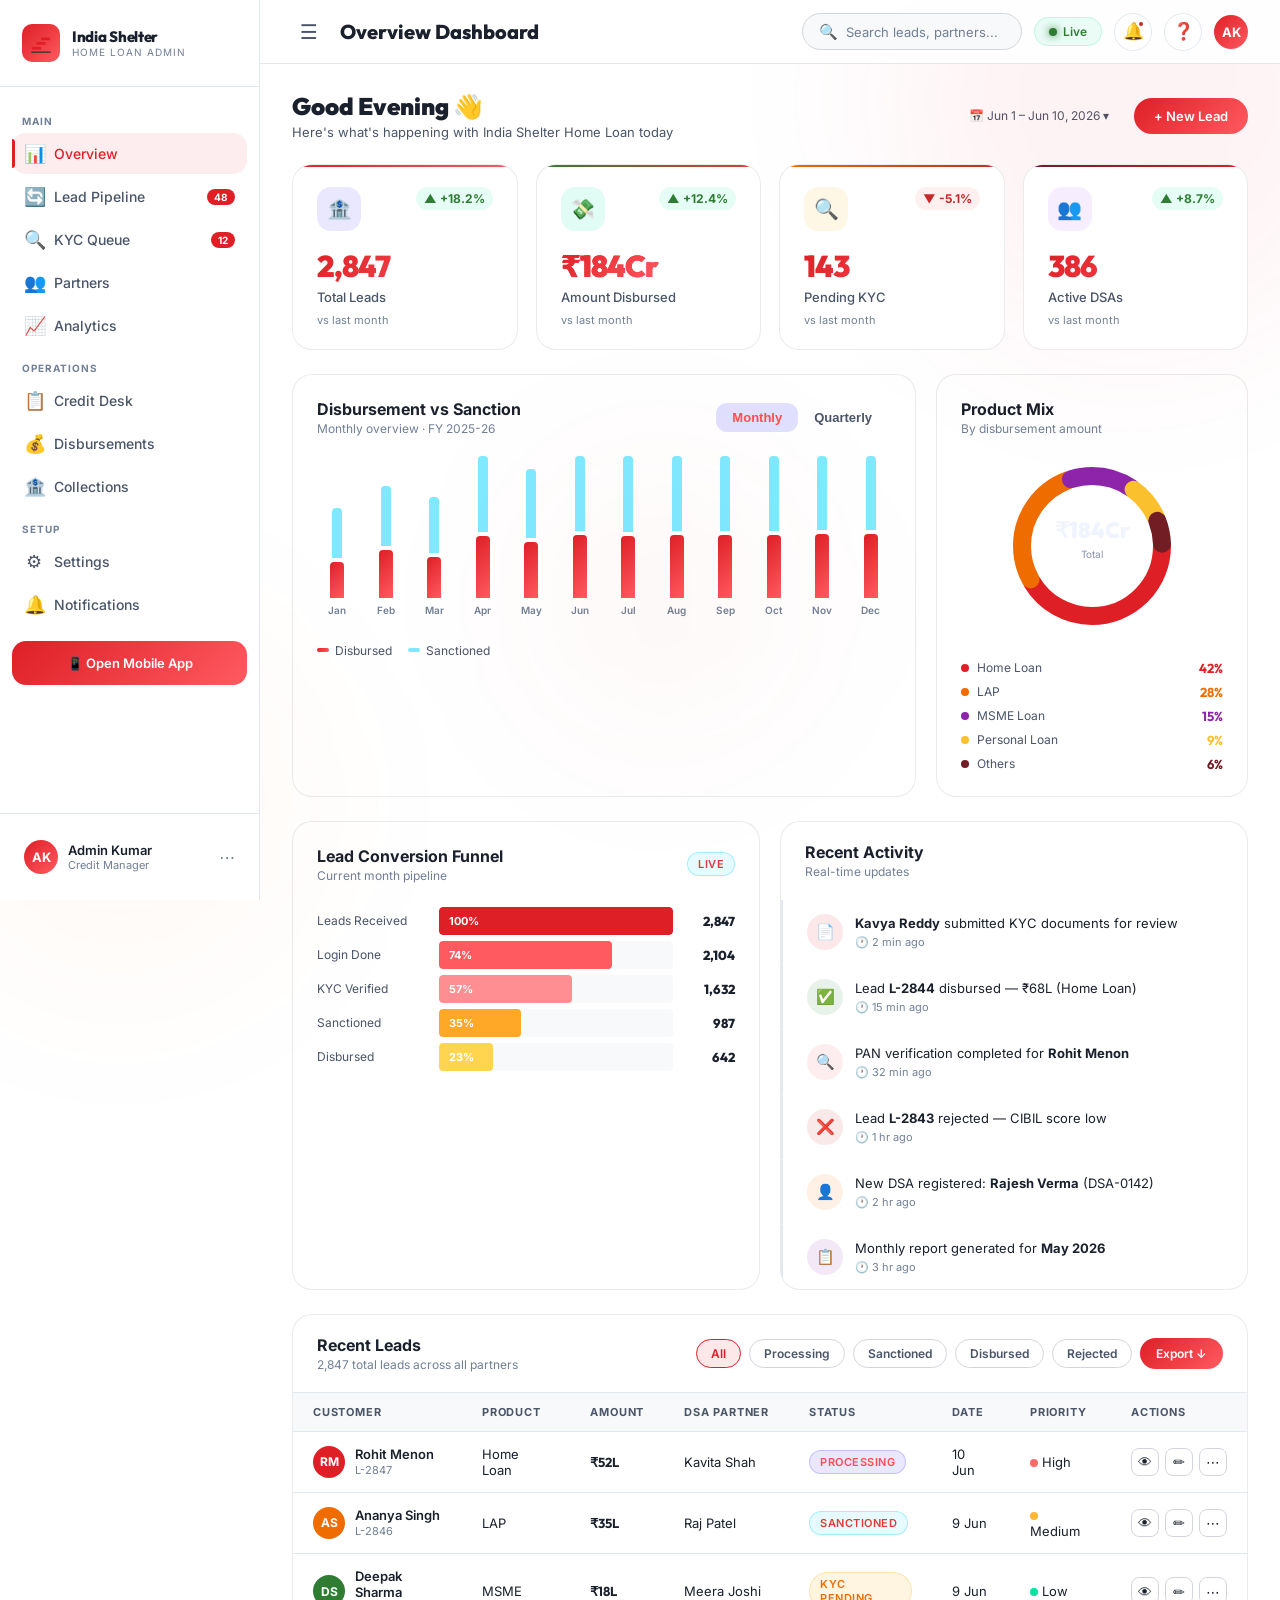
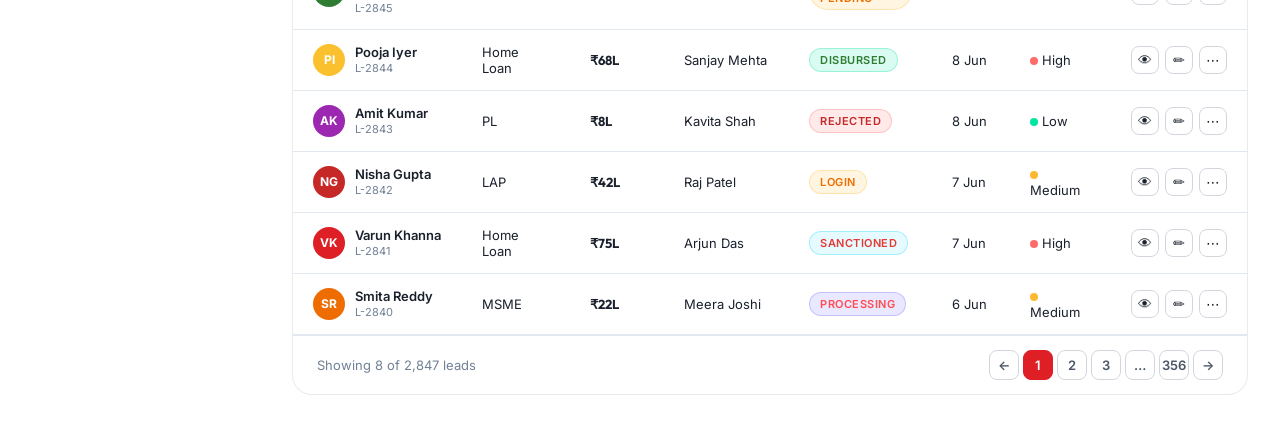
==== commit 7aeb9e0e: "Rebrand app to India Shelter Home Loan and redesign to premium red-and-white theme" ====
--- a/dashboard.html
+++ b/dashboard.html
@@ -2,9 +2,9 @@
 <html lang="en">
 <head>
   <meta charset="UTF-8">
-  <meta name="viewport" content="width=device-width, initial-scale=1.0">
-  <meta name="description" content="FinFlow NBFC — Lead Tracking & Partner Management Dashboard for DSA operations">
-  <title>FinFlow NBFC — Lead Dashboard</title>
+  <meta name="viewport" content="width=device-width, initial-scale=1.0, maximum-scale=1.0, user-scalable=0, viewport-fit=cover">
+  <meta name="description" content="India Shelter Home Loan — Lead Tracking & Partner Management Dashboard for DSA operations">
+  <title>India Shelter Home Loan — Lead Dashboard</title>
   <link rel="stylesheet" href="css/style.css">
   <link rel="stylesheet" href="css/dashboard.css">
 </head>
@@ -21,15 +21,16 @@
 <aside class="sidebar">
   <div class="sidebar-logo">
     <div class="sidebar-logo-icon">
-      <svg viewBox="0 0 28 28" width="22" height="22" fill="none">
-        <path d="M4 14L14 4L24 14L14 24L4 14Z" fill="white" opacity="0.9"/>
-        <path d="M8 14L14 8L20 14L14 20L8 14Z" fill="rgba(0,212,255,0.9)"/>
-        <circle cx="14" cy="14" r="3" fill="white"/>
+      <svg viewBox="0 0 24 24" width="22" height="22" fill="none" xmlns="http://www.w3.org/2000/svg">
+        <rect x="2" y="16" width="10" height="3" fill="#DE1F26" rx="0.5" />
+        <rect x="7" y="11" width="10" height="3" fill="#DE1F26" rx="0.5" />
+        <rect x="12" y="6" width="10" height="3" fill="#DE1F26" rx="0.5" />
+        <line x1="2" y1="22" x2="22" y2="22" stroke="#2D3134" stroke-width="1.5" stroke-linecap="round" />
       </svg>
     </div>
     <div class="sidebar-logo-text">
-      <div class="sidebar-logo-name">FinFlow</div>
-      <div class="sidebar-logo-sub">NBFC Admin</div>
+      <div class="sidebar-logo-name">India Shelter</div>
+      <div class="sidebar-logo-sub">Home Loan Admin</div>
     </div>
   </div>
 
@@ -168,7 +169,7 @@
     <div style="display:flex;align-items:center;justify-content:space-between;margin-bottom:24px">
       <div>
         <h1 style="font-size:24px;font-weight:900;font-family:var(--font-display)">Good Evening 👋</h1>
-        <p style="font-size:13px;color:var(--text-secondary);margin-top:3px">Here's what's happening with FinFlow NBFC today</p>
+        <p style="font-size:13px;color:var(--text-secondary);margin-top:3px">Here's what's happening with India Shelter Home Loan today</p>
       </div>
       <div style="display:flex;gap:10px;align-items:center">
         <div class="date-range">📅 Jun 1 – Jun 10, 2026 ▾</div>
@@ -308,24 +309,24 @@
 
     <!-- Summary Row -->
     <div style="display:flex;gap:12px;margin-bottom:20px;overflow-x:auto;padding-bottom:4px">
-      <div style="display:flex;align-items:center;gap:8px;padding:10px 16px;background:rgba(108,99,255,0.1);border:1px solid rgba(108,99,255,0.2);border-radius:var(--radius-full);white-space:nowrap">
-        <span class="status-dot" style="background:#6C63FF;box-shadow:0 0 6px #6C63FF"></span>
-        <span style="font-size:12px;font-weight:600;color:var(--clr-primary-l)">Lead In: 3</span>
-      </div>
-      <div style="display:flex;align-items:center;gap:8px;padding:10px 16px;background:rgba(0,212,255,0.08);border:1px solid rgba(0,212,255,0.2);border-radius:var(--radius-full);white-space:nowrap">
-        <span class="status-dot" style="background:#00D4FF;box-shadow:0 0 6px #00D4FF"></span>
+      <div style="display:flex;align-items:center;gap:8px;padding:10px 16px;background:rgba(222,31,38,0.08);border:1px solid rgba(222,31,38,0.15);border-radius:var(--radius-full);white-space:nowrap">
+        <span class="status-dot" style="background:#DE1F26;box-shadow:0 0 6px #DE1F26"></span>
+        <span style="font-size:12px;font-weight:600;color:var(--clr-primary)">Lead In: 3</span>
+      </div>
+      <div style="display:flex;align-items:center;gap:8px;padding:10px 16px;background:rgba(239,108,0,0.08);border:1px solid rgba(239,108,0,0.15);border-radius:var(--radius-full);white-space:nowrap">
+        <span class="status-dot" style="background:#EF6C00;box-shadow:0 0 6px #EF6C00"></span>
         <span style="font-size:12px;font-weight:600;color:var(--clr-cyan)">Login Done: 2</span>
       </div>
-      <div style="display:flex;align-items:center;gap:8px;padding:10px 16px;background:rgba(255,184,48,0.08);border:1px solid rgba(255,184,48,0.2);border-radius:var(--radius-full);white-space:nowrap">
-        <span class="status-dot" style="background:#FFB830;box-shadow:0 0 6px #FFB830"></span>
+      <div style="display:flex;align-items:center;gap:8px;padding:10px 16px;background:rgba(251,192,45,0.08);border:1px solid rgba(251,192,45,0.15);border-radius:var(--radius-full);white-space:nowrap">
+        <span class="status-dot" style="background:#FBC02D;box-shadow:0 0 6px #FBC02D"></span>
         <span style="font-size:12px;font-weight:600;color:var(--clr-amber)">KYC: 3</span>
       </div>
-      <div style="display:flex;align-items:center;gap:8px;padding:10px 16px;background:rgba(176,110,255,0.08);border:1px solid rgba(176,110,255,0.2);border-radius:var(--radius-full);white-space:nowrap">
-        <span class="status-dot" style="background:#B06EFF;box-shadow:0 0 6px #B06EFF"></span>
+      <div style="display:flex;align-items:center;gap:8px;padding:10px 16px;background:rgba(156,39,176,0.08);border:1px solid rgba(156,39,176,0.15);border-radius:var(--radius-full);white-space:nowrap">
+        <span class="status-dot" style="background:#9C27B0;box-shadow:0 0 6px #9C27B0"></span>
         <span style="font-size:12px;font-weight:600;color:var(--clr-purple)">Sanctioned: 2</span>
       </div>
-      <div style="display:flex;align-items:center;gap:8px;padding:10px 16px;background:rgba(0,229,160,0.08);border:1px solid rgba(0,229,160,0.2);border-radius:var(--radius-full);white-space:nowrap">
-        <span class="status-dot" style="background:#00E5A0;box-shadow:0 0 6px #00E5A0"></span>
+      <div style="display:flex;align-items:center;gap:8px;padding:10px 16px;background:rgba(46,125,50,0.08);border:1px solid rgba(46,125,50,0.15);border-radius:var(--radius-full);white-space:nowrap">
+        <span class="status-dot" style="background:#2E7D32;box-shadow:0 0 6px #2E7D32"></span>
         <span style="font-size:12px;font-weight:600;color:var(--clr-emerald)">Disbursed: 2</span>
       </div>
     </div>
@@ -613,5 +614,43 @@
 </main>
 
 <script src="js/dashboard.js"></script>
+<script>
+  // Register Service Worker
+  if ('serviceWorker' in navigator) {
+    window.addEventListener('load', () => {
+      navigator.serviceWorker.register('/sw.js')
+        .then(reg => {
+          console.log('[India Shelter Dashboard] SW registered:', reg.scope);
+        })
+        .catch(err => console.log('[FinFlow Dashboard] SW failed:', err));
+    });
+
+    // Handle service worker updates: reload page when a new service worker takes over
+    let refreshing = false;
+    navigator.serviceWorker.addEventListener('controllerchange', () => {
+      if (!refreshing) {
+        refreshing = true;
+        window.location.reload();
+      }
+    });
+  }
+
+  // Prevent pinch-to-zoom completely on mobile touch gestures
+  document.addEventListener('touchstart', (event) => {
+    if (event.touches.length > 1) {
+      event.preventDefault();
+    }
+  }, { passive: false });
+
+  // Prevent double-tap to zoom
+  let lastTouchEnd = 0;
+  document.addEventListener('touchend', (event) => {
+    const now = (new Date()).getTime();
+    if (now - lastTouchEnd <= 300) {
+      event.preventDefault();
+    }
+    lastTouchEnd = now;
+  }, { passive: false });
+</script>
 </body>
 </html>
--- a/css/style.css
+++ b/css/style.css
@@ -6,34 +6,34 @@
 
 /* ── CSS Custom Properties ── */
 :root {
-  --bg-primary:    #070B18;
-  --bg-secondary:  #0D1326;
-  --bg-card:       rgba(255,255,255,0.04);
-  --bg-card-hover: rgba(255,255,255,0.07);
-
-  --clr-primary:   #6C63FF;
-  --clr-primary-l: #9D97FF;
-  --clr-cyan:      #00D4FF;
-  --clr-emerald:   #00E5A0;
-  --clr-amber:     #FFB830;
-  --clr-coral:     #FF6B6B;
-  --clr-purple:    #B06EFF;
-
-  --grad-primary:  linear-gradient(135deg, #6C63FF 0%, #00D4FF 100%);
-  --grad-card:     linear-gradient(135deg, rgba(108,99,255,0.12) 0%, rgba(0,212,255,0.06) 100%);
-  --grad-success:  linear-gradient(135deg, #00E5A0 0%, #00D4FF 100%);
-  --grad-hero:     linear-gradient(180deg, #0A0F2E 0%, #070B18 60%, #0A0F1E 100%);
-
-  --border-glass:  1px solid rgba(255,255,255,0.08);
-  --border-glow:   1px solid rgba(108,99,255,0.35);
-
-  --shadow-card:   0 8px 32px rgba(0,0,0,0.4);
-  --shadow-glow:   0 0 30px rgba(108,99,255,0.25);
-  --shadow-cyan:   0 0 30px rgba(0,212,255,0.2);
-
-  --text-primary:  #F0F4FF;
-  --text-secondary:#8892B0;
-  --text-muted:    #4A5568;
+  --bg-primary:    #FFFFFF; /* pure white background */
+  --bg-secondary:  #FFFFFF; /* white container background */
+  --bg-card:       #FFFFFF; /* pure white cards */
+  --bg-card-hover: #F1F3F5; 
+
+  --clr-primary:   #DE1F26; /* India Shelter Red */
+  --clr-primary-l: #FF4D52; /* Lighter red */
+  --clr-cyan:      #E53935; /* Standard warm red */
+  --clr-emerald:   #2E7D32; /* Success green */
+  --clr-amber:     #EF6C00; /* Amber warning */
+  --clr-coral:     #C62828; /* Coral red */
+  --clr-purple:    #6A1B29; /* Deep wine red */
+
+  --grad-primary:  linear-gradient(135deg, #DE1F26 0%, #FF5A60 100%);
+  --grad-card:     linear-gradient(135deg, rgba(222,31,38,0.06) 0%, rgba(222,31,38,0.02) 100%);
+  --grad-success:  linear-gradient(135deg, #2E7D32 0%, #4CAF50 100%);
+  --grad-hero:     linear-gradient(180deg, #FFFFFF 0%, #F8F9FA 60%, #E9ECEF 100%);
+
+  --border-glass:  1px solid rgba(0,0,0,0.08);
+  --border-glow:   1px solid rgba(222,31,38,0.25);
+
+  --shadow-card:   0 8px 30px rgba(0,0,0,0.04);
+  --shadow-glow:   0 0 25px rgba(222,31,38,0.08);
+  --shadow-cyan:   0 0 25px rgba(222,31,38,0.04);
+
+  --text-primary:  #1A202C; /* Dark text */
+  --text-secondary:#4A5568; /* Slate text */
+  --text-muted:    #718096; /* Muted gray text */
 
   --radius-sm:  8px;
   --radius-md:  14px;
@@ -250,20 +250,20 @@
 
 .bg-orb-1 {
   width: 500px; height: 500px;
-  background: rgba(108,99,255,0.12);
+  background: rgba(222,31,38,0.05);
   top: -150px; right: -100px;
 }
 
 .bg-orb-2 {
   width: 400px; height: 400px;
-  background: rgba(0,212,255,0.08);
+  background: rgba(239,108,0,0.03);
   bottom: -100px; left: -80px;
   animation-delay: -4s;
 }
 
 .bg-orb-3 {
   width: 300px; height: 300px;
-  background: rgba(176,110,255,0.08);
+  background: rgba(222,31,38,0.03);
   top: 50%; left: 40%;
   animation-delay: -2s;
 }
@@ -395,3 +395,41 @@
 .delay-300 { animation-delay: 0.3s; }
 .delay-400 { animation-delay: 0.4s; }
 .delay-500 { animation-delay: 0.5s; }
+
+/* ── Light Theme Overrides ── */
+.form-input {
+  background: #FFFFFF !important;
+  border: 1px solid #D2D6DC !important;
+  color: var(--text-primary) !important;
+}
+.form-input::placeholder {
+  color: #9AA5B1 !important;
+}
+.form-input:focus {
+  border-color: var(--clr-primary) !important;
+  box-shadow: 0 0 0 3px rgba(222, 31, 38, 0.15) !important;
+}
+.btn-outline {
+  border: 1.5px solid rgba(222,31,38,0.5) !important;
+  color: var(--clr-primary) !important;
+}
+.btn-outline:hover {
+  background: rgba(222,31,38,0.08) !important;
+  border-color: var(--clr-primary) !important;
+  color: var(--clr-primary) !important;
+}
+.shimmer {
+  background: linear-gradient(90deg, rgba(0,0,0,0.03) 25%, rgba(0,0,0,0.06) 50%, rgba(0,0,0,0.03) 75%) !important;
+}
+::-webkit-scrollbar-thumb {
+  background: rgba(0,0,0,0.15) !important;
+}
+::-webkit-scrollbar-thumb:hover {
+  background: rgba(222,31,38,0.4) !important;
+}
+body {
+  color: var(--text-primary) !important;
+}
+a {
+  color: var(--clr-primary);
+}
--- a/css/dashboard.css
+++ b/css/dashboard.css
@@ -988,3 +988,168 @@
 }
 
 .tooltip:hover::before { opacity: 1; }
+
+/* ── Light Theme Dashboard Overrides ── */
+.sidebar {
+  border-right: 1px solid #E2E8F0 !important;
+}
+.sidebar-logo {
+  border-bottom: 1px solid #E2E8F0 !important;
+}
+.sidebar-logo-sub {
+  color: var(--text-muted) !important;
+}
+.sidebar-item:hover {
+  background: #F1F3F5 !important;
+  color: var(--text-primary) !important;
+}
+.sidebar-item.active {
+  background: rgba(222,31,38,0.08) !important;
+  color: var(--clr-primary) !important;
+}
+.sidebar-item.active::before {
+  background: var(--clr-primary) !important;
+}
+.sidebar-badge {
+  background: var(--clr-primary) !important;
+  color: white !important;
+}
+.sidebar-footer {
+  border-top: 1px solid #E2E8F0 !important;
+}
+.sidebar-user:hover {
+  background: #F1F3F5 !important;
+}
+.top-header {
+  background: rgba(255,255,255,0.85) !important;
+  border-bottom: 1px solid #E2E8F0 !important;
+  color: var(--text-primary) !important;
+}
+.header-search {
+  background: #F8F9FA !important;
+  border: 1px solid #D2D6DC !important;
+}
+.header-search:focus-within {
+  border-color: rgba(222,31,38,0.4) !important;
+  background: #FFFFFF !important;
+}
+.header-icon-btn {
+  background: #FFFFFF !important;
+  border: 1px solid #E2E8F0 !important;
+  color: var(--text-primary) !important;
+}
+.header-icon-btn:hover {
+  background: #F1F3F5 !important;
+  border-color: #D2D6DC !important;
+}
+.funnel-bar-wrap {
+  background: #F8F9FA !important;
+}
+.funnel-bar {
+  color: white !important;
+}
+.funnel-count {
+  color: var(--text-primary) !important;
+}
+.data-table-header {
+  border-bottom: 1px solid #E2E8F0 !important;
+}
+.filter-pill {
+  background: #FFFFFF !important;
+  border: 1px solid #D2D6DC !important;
+  color: var(--text-secondary) !important;
+}
+.filter-pill:hover {
+  color: var(--text-primary) !important;
+  background: #F1F3F5 !important;
+}
+.filter-pill.active {
+  background: rgba(222,31,38,0.1) !important;
+  border-color: var(--clr-primary) !important;
+  color: var(--clr-primary) !important;
+}
+thead th {
+  background: #F8F9FA !important;
+  border-bottom: 1px solid #E2E8F0 !important;
+  color: var(--text-secondary) !important;
+}
+tbody tr {
+  border-bottom: 1px solid #E2E8F0 !important;
+}
+tbody tr:hover {
+  background: rgba(222,31,38,0.01) !important;
+}
+.action-btn {
+  background: #FFFFFF !important;
+  border: 1px solid #D2D6DC !important;
+}
+.action-btn:hover {
+  background: rgba(222,31,38,0.08) !important;
+  border-color: var(--clr-primary) !important;
+  color: var(--clr-primary) !important;
+}
+.table-footer {
+  border-top: 1px solid #E2E8F0 !important;
+}
+.page-btn {
+  background: #FFFFFF !important;
+  border: 1px solid #D2D6DC !important;
+  color: var(--text-secondary) !important;
+}
+.page-btn:hover {
+  background: #F1F3F5 !important;
+  color: var(--text-primary) !important;
+}
+.page-btn.active {
+  background: var(--clr-primary) !important;
+  border-color: var(--clr-primary) !important;
+  color: white !important;
+}
+.kanban-col {
+  background: #FFFFFF !important;
+  border: 1px solid #E2E8F0 !important;
+}
+.kanban-col-header {
+  border-bottom: 1px solid #E2E8F0 !important;
+  background: #F8F9FA !important;
+}
+.kanban-col-count {
+  background: #E2E8F0 !important;
+  color: var(--text-secondary) !important;
+}
+.kanban-card {
+  background: #FFFFFF !important;
+  border: 1px solid #E2E8F0 !important;
+  box-shadow: 0 4px 6px rgba(0,0,0,0.02) !important;
+}
+.kanban-card:hover {
+  background: #FFFFFF !important;
+  border-color: rgba(222,31,38,0.3) !important;
+  box-shadow: 0 8px 16px rgba(222,31,38,0.06) !important;
+}
+.activity-item {
+  border-left: 2px solid #E2E8F0 !important;
+}
+.notif-header {
+  border-bottom: 1px solid #E2E8F0 !important;
+}
+.notif-item {
+  border-bottom: 1px solid #E2E8F0 !important;
+}
+.notif-item:hover {
+  background: #F8F9FA !important;
+}
+.notif-item.unread {
+  background: rgba(222,31,38,0.04) !important;
+}
+.notification-panel {
+  background: #FFFFFF !important;
+  border: 1px solid #E2E8F0 !important;
+  box-shadow: 0 10px 30px rgba(0,0,0,0.08) !important;
+}
+.top-header-title {
+  color: var(--text-primary) !important;
+}
+.sidebar-logo-name {
+  color: var(--text-primary) !important;
+}
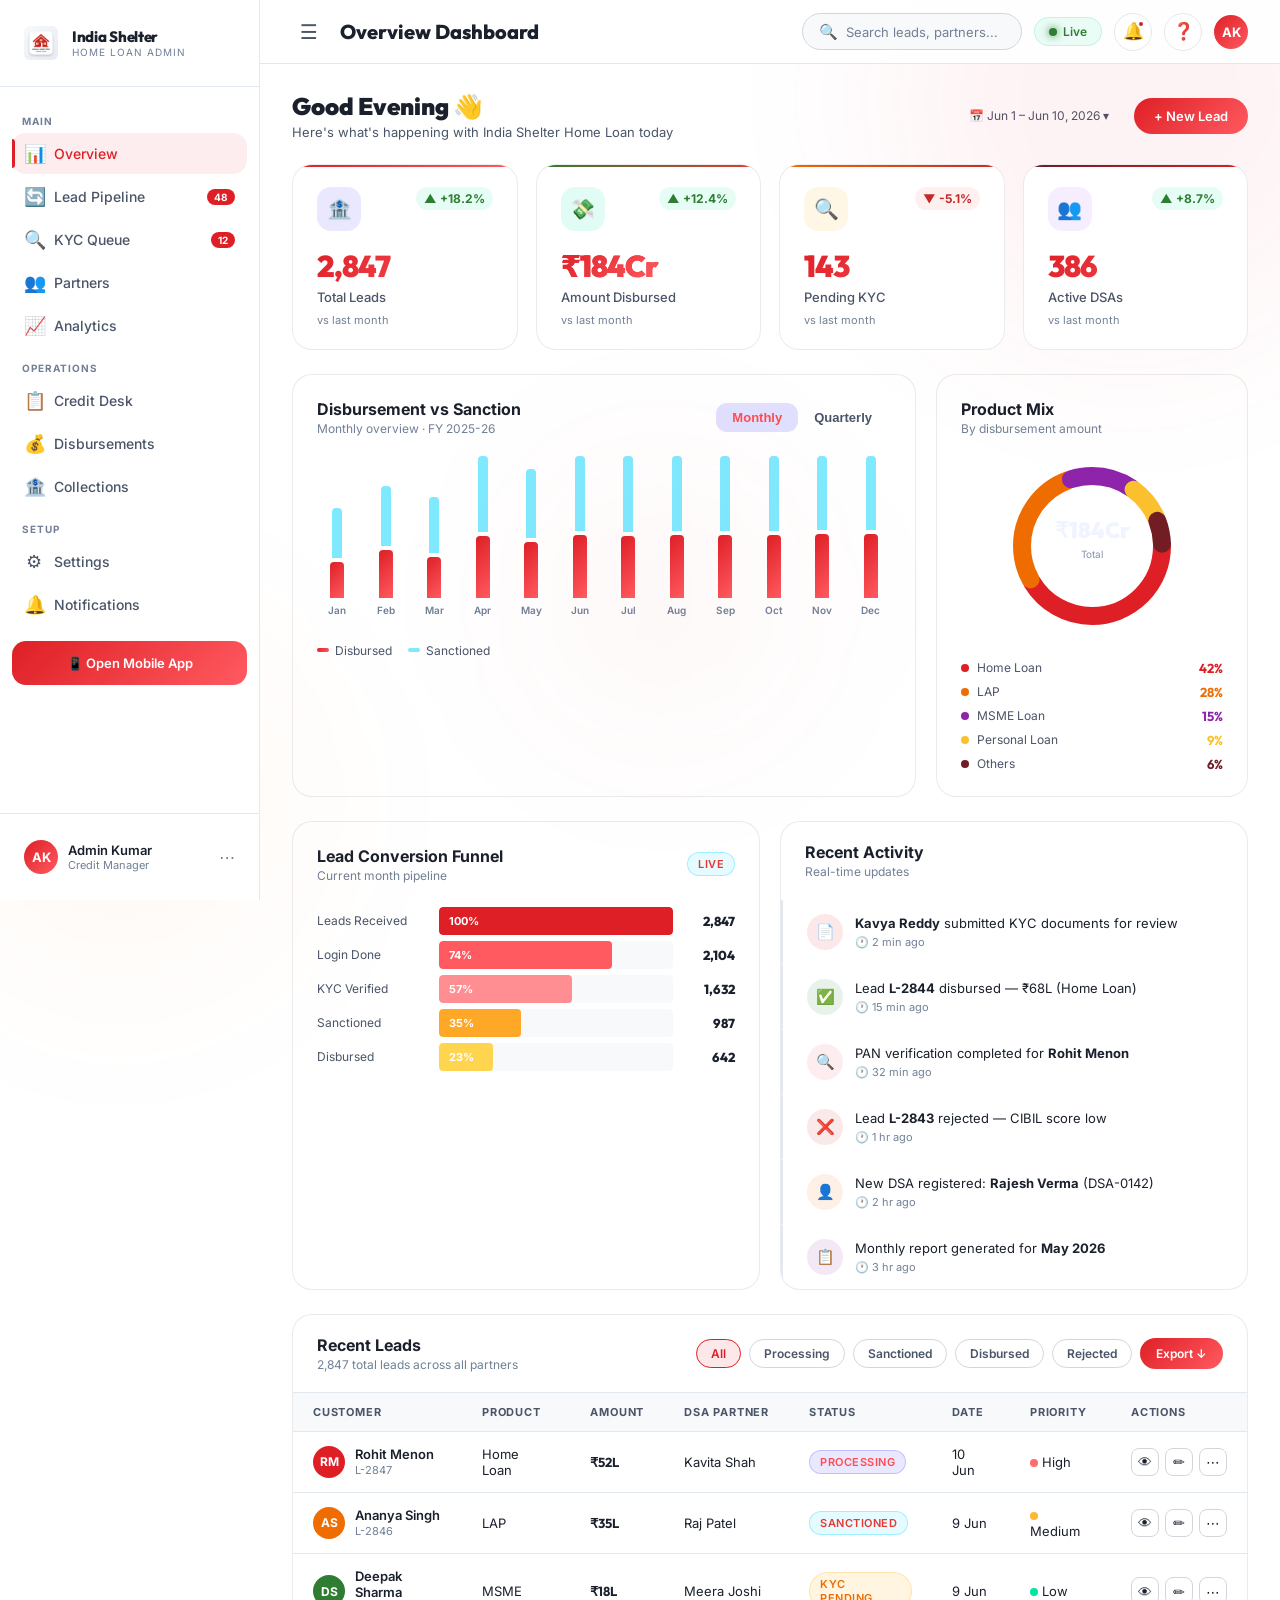
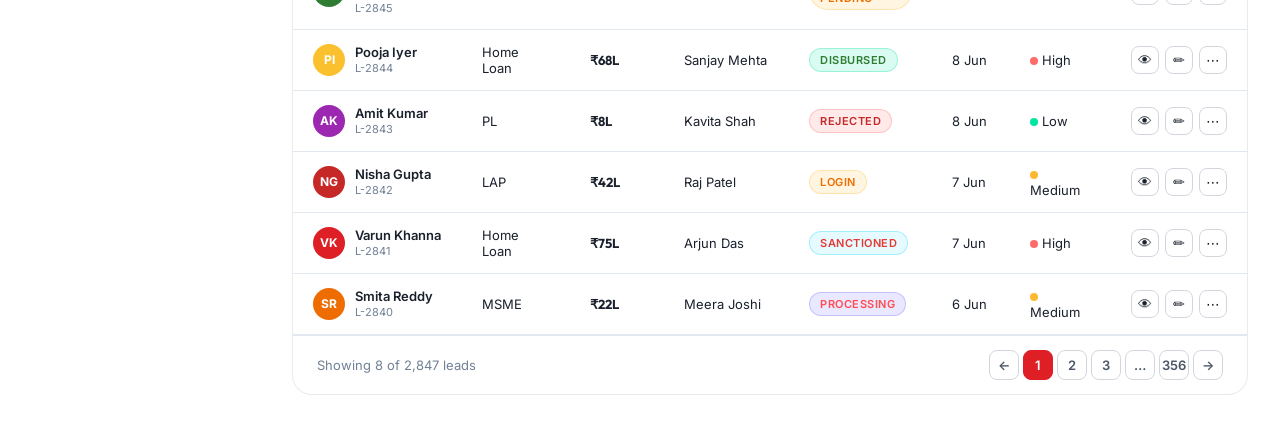
==== commit fcd51e1e: "Fix mobile-nav positioning and update official logo" ====
--- a/dashboard.html
+++ b/dashboard.html
@@ -20,13 +20,8 @@
      ═══════════════════════════════════════════════ -->
 <aside class="sidebar">
   <div class="sidebar-logo">
-    <div class="sidebar-logo-icon">
-      <svg viewBox="0 0 24 24" width="22" height="22" fill="none" xmlns="http://www.w3.org/2000/svg">
-        <rect x="2" y="16" width="10" height="3" fill="#DE1F26" rx="0.5" />
-        <rect x="7" y="11" width="10" height="3" fill="#DE1F26" rx="0.5" />
-        <rect x="12" y="6" width="10" height="3" fill="#DE1F26" rx="0.5" />
-        <line x1="2" y1="22" x2="22" y2="22" stroke="#2D3134" stroke-width="1.5" stroke-linecap="round" />
-      </svg>
+    <div class="sidebar-logo-icon" style="background:transparent; padding:2px;">
+      <img src="icons/icon-192.png" alt="India Shelter Logo" style="width:100%;height:100%;object-fit:contain;border-radius:6px;">
     </div>
     <div class="sidebar-logo-text">
       <div class="sidebar-logo-name">India Shelter</div>
--- a/css/style.css
+++ b/css/style.css
@@ -173,7 +173,7 @@
   transition: var(--transition-fast);
 }
 
-.btn-ghost:hover { background: rgba(255,255,255,0.06); color: var(--text-primary); }
+.btn-ghost:hover { background: #F1F3F5; color: var(--text-primary); }
 
 /* ── Badge ── */
 .badge {
@@ -277,7 +277,7 @@
 .step-dot {
   width: 8px; height: 8px;
   border-radius: 50%;
-  background: rgba(255,255,255,0.2);
+  background: #D2D6DC;
   transition: var(--transition);
 }
 .step-dot.active { background: var(--clr-primary); width: 24px; border-radius: 4px; }
@@ -325,8 +325,8 @@
 /* ── Scrollbar ── */
 ::-webkit-scrollbar { width: 4px; height: 4px; }
 ::-webkit-scrollbar-track { background: transparent; }
-::-webkit-scrollbar-thumb { background: rgba(255,255,255,0.1); border-radius: 4px; }
-::-webkit-scrollbar-thumb:hover { background: rgba(108,99,255,0.4); }
+::-webkit-scrollbar-thumb { background: rgba(0,0,0,0.15); border-radius: 4px; }
+::-webkit-scrollbar-thumb:hover { background: rgba(222,31,38,0.4); }
 
 /* ── Utility ── */
 .flex-center { display: flex; align-items: center; justify-content: center; }
--- a/css/dashboard.css
+++ b/css/dashboard.css
@@ -15,7 +15,7 @@
   width: 260px;
   min-height: 100vh;
   background: var(--bg-secondary);
-  border-right: 1px solid rgba(255,255,255,0.06);
+  border-right: 1px solid #E2E8F0;
   display: flex;
   flex-direction: column;
   flex-shrink: 0;
@@ -27,7 +27,7 @@
 
 .sidebar-logo {
   padding: 24px 22px;
-  border-bottom: 1px solid rgba(255,255,255,0.06);
+  border-bottom: 1px solid #E2E8F0;
   display: flex;
   align-items: center;
   gap: 12px;
@@ -95,13 +95,13 @@
 }
 
 .sidebar-item:hover {
-  background: rgba(255,255,255,0.05);
+  background: #F1F3F5;
   color: var(--text-primary);
 }
 
 .sidebar-item.active {
-  background: rgba(108,99,255,0.12);
-  color: var(--clr-primary-l);
+  background: rgba(222,31,38,0.08);
+  color: var(--clr-primary);
 }
 
 .sidebar-item.active::before {
@@ -132,7 +132,7 @@
 
 .sidebar-footer {
   padding: 16px 12px;
-  border-top: 1px solid rgba(255,255,255,0.06);
+  border-top: 1px solid #E2E8F0;
 }
 
 .sidebar-user {
@@ -145,7 +145,7 @@
   transition: var(--transition-fast);
 }
 
-.sidebar-user:hover { background: rgba(255,255,255,0.05); }
+.sidebar-user:hover { background: #F1F3F5; }
 
 .sidebar-user-avatar {
   width: 34px; height: 34px;
@@ -185,9 +185,9 @@
   position: sticky;
   top: 0;
   z-index: 50;
-  background: rgba(7,11,24,0.85);
+  background: rgba(255,255,255,0.92);
   backdrop-filter: blur(20px);
-  border-bottom: 1px solid rgba(255,255,255,0.06);
+  border-bottom: 1px solid #E2E8F0;
   padding: 0 32px;
   height: 64px;
   display: flex;
@@ -212,8 +212,8 @@
   display: flex;
   align-items: center;
   gap: 8px;
-  background: rgba(255,255,255,0.04);
-  border: 1px solid rgba(255,255,255,0.08);
+  background: #F8F9FA;
+  border: 1px solid #D2D6DC;
   border-radius: var(--radius-full);
   padding: 8px 16px;
   transition: var(--transition-fast);
@@ -221,8 +221,8 @@
 }
 
 .header-search:focus-within {
-  border-color: rgba(108,99,255,0.4);
-  background: rgba(108,99,255,0.06);
+  border-color: rgba(222,31,38,0.4);
+  background: #FFFFFF;
   width: 280px;
 }
 
@@ -241,8 +241,8 @@
 .header-icon-btn {
   width: 38px; height: 38px;
   border-radius: 50%;
-  background: rgba(255,255,255,0.05);
-  border: 1px solid rgba(255,255,255,0.08);
+  background: #FFFFFF;
+  border: 1px solid #E2E8F0;
   display: flex;
   align-items: center;
   justify-content: center;
@@ -252,7 +252,7 @@
   position: relative;
 }
 
-.header-icon-btn:hover { background: rgba(108,99,255,0.1); border-color: rgba(108,99,255,0.3); }
+.header-icon-btn:hover { background: #F1F3F5; border-color: #D2D6DC; }
 
 .notif-dot {
   position: absolute;
@@ -581,13 +581,13 @@
   font-weight: 600;
   cursor: pointer;
   transition: var(--transition-fast);
-  background: rgba(255,255,255,0.04);
-  border: 1px solid rgba(255,255,255,0.08);
+  background: #FFFFFF;
+  border: 1px solid #D2D6DC;
   color: var(--text-secondary);
 }
 
-.filter-pill:hover { color: var(--text-primary); background: rgba(255,255,255,0.08); }
-.filter-pill.active { background: rgba(108,99,255,0.15); border-color: rgba(108,99,255,0.3); color: var(--clr-primary-l); }
+.filter-pill:hover { color: var(--text-primary); background: #F1F3F5; }
+.filter-pill.active { background: rgba(222,31,38,0.1); border-color: var(--clr-primary); color: var(--clr-primary); }
 
 table {
   width: 100%;
@@ -601,18 +601,18 @@
   font-weight: 700;
   text-transform: uppercase;
   letter-spacing: 0.8px;
-  color: var(--text-muted);
-  background: rgba(255,255,255,0.02);
-  border-bottom: 1px solid rgba(255,255,255,0.05);
+  color: var(--text-secondary);
+  background: #F8F9FA;
+  border-bottom: 1px solid #E2E8F0;
   white-space: nowrap;
 }
 
 tbody tr {
-  border-bottom: 1px solid rgba(255,255,255,0.04);
-  transition: var(--transition-fast);
-}
-
-tbody tr:hover { background: rgba(255,255,255,0.025); }
+  border-bottom: 1px solid #E2E8F0;
+  transition: var(--transition-fast);
+}
+
+tbody tr:hover { background: rgba(222,31,38,0.01); }
 tbody tr:last-child { border-bottom: none; }
 
 tbody td {
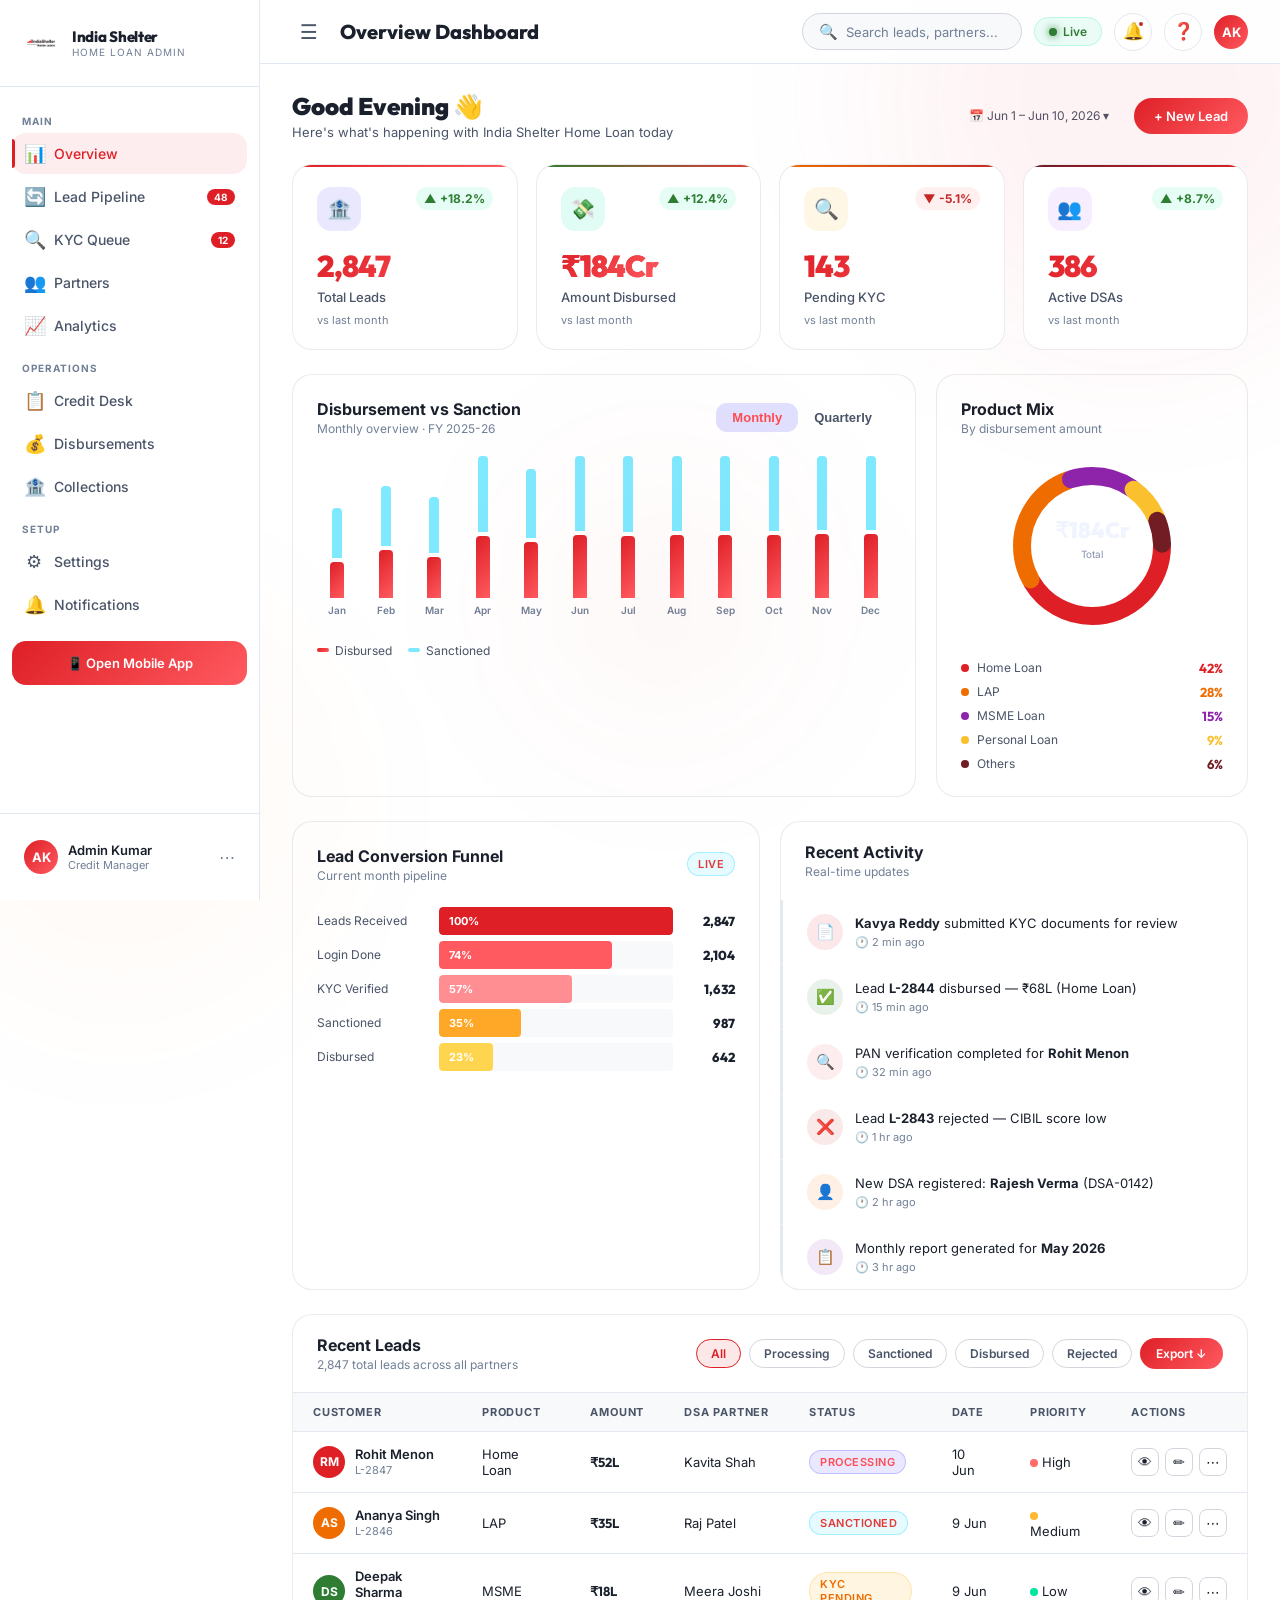
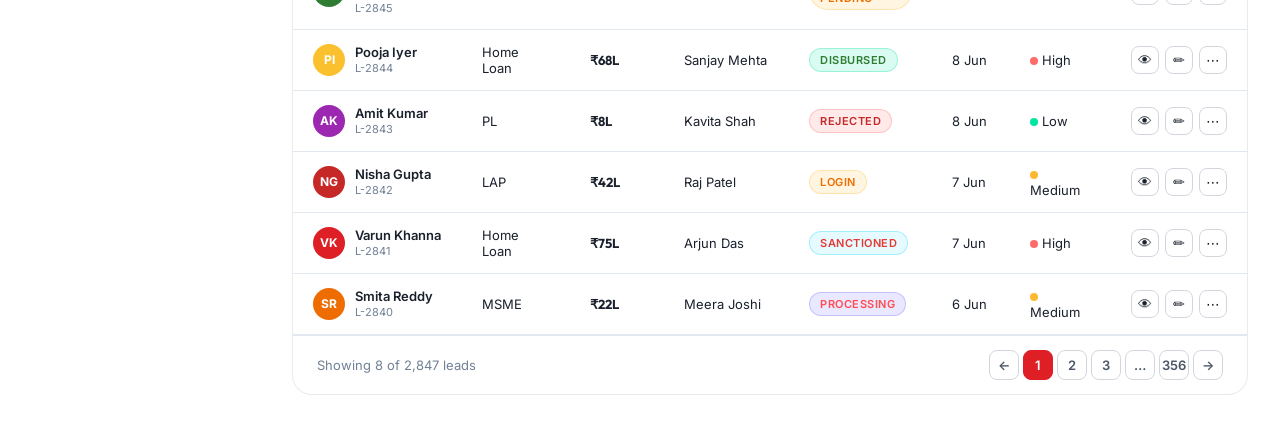
==== commit 6e391088: "Add explicit cache busters for all icon references to fix PWA caching issues" ====
--- a/dashboard.html
+++ b/dashboard.html
@@ -21,7 +21,7 @@
 <aside class="sidebar">
   <div class="sidebar-logo">
     <div class="sidebar-logo-icon" style="background:transparent; padding:2px;">
-      <img src="icons/icon-192.png" alt="India Shelter Logo" style="width:100%;height:100%;object-fit:contain;border-radius:6px;">
+      <img src="icons/icon-192.png?v=3" alt="India Shelter Logo" style="width:100%;height:100%;object-fit:contain;border-radius:6px;">
     </div>
     <div class="sidebar-logo-text">
       <div class="sidebar-logo-name">India Shelter</div>
